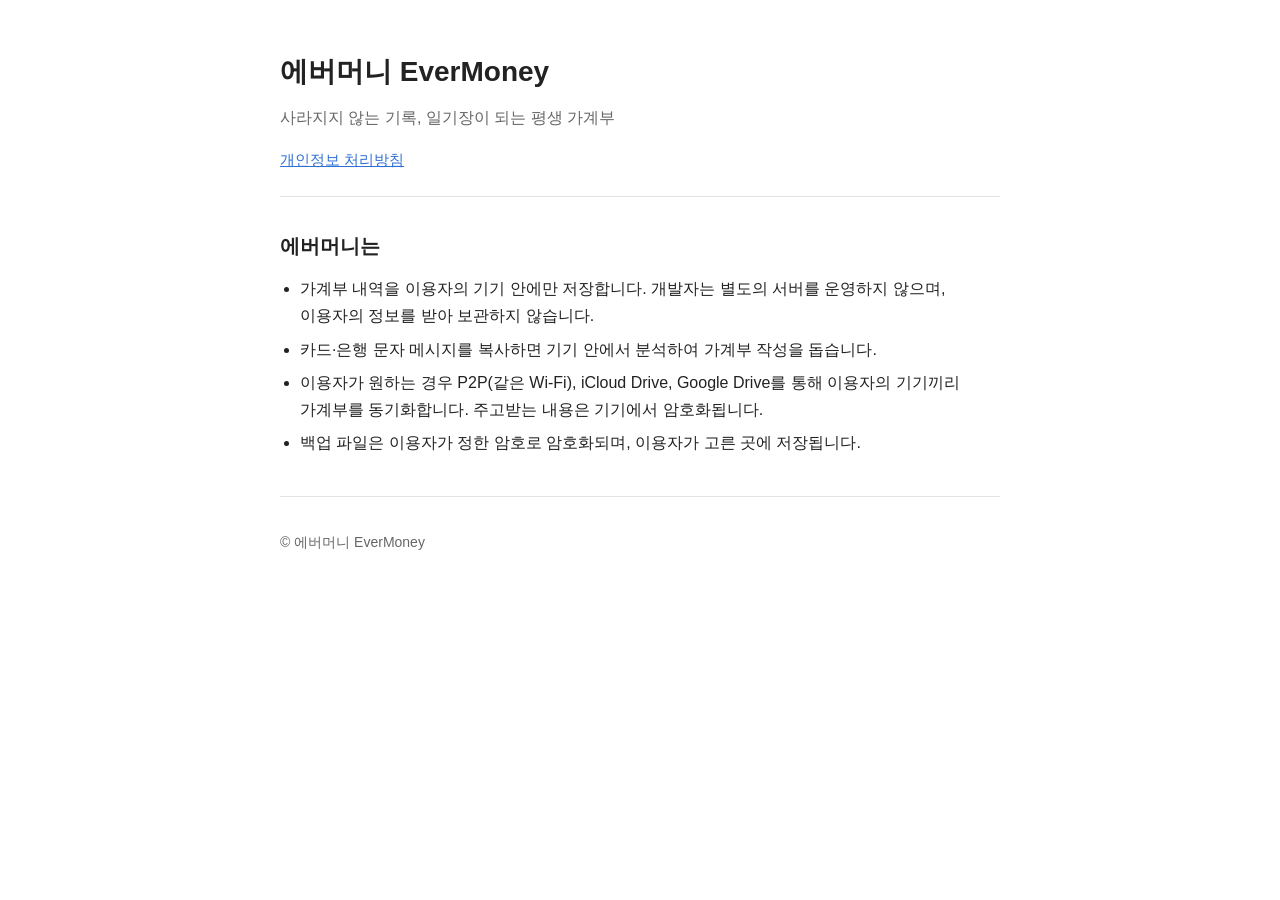
==== index.html @ 9c262cca "Add files via upload" ====
<!doctype html>
<html lang="ko">
<head>
<meta charset="utf-8">
<meta name="viewport" content="width=device-width, initial-scale=1">
<title>에버머니 EverMoney</title>
<meta name="description" content="사라지지 않는 기록, 일기장이 되는 평생 가계부 - 에버머니">
<link rel="stylesheet" href="em_site.css">
</head>
<body>
<div class="em_wrap">
  <header class="em_header">
    <h1 class="em_app_name">에버머니 EverMoney</h1>
    <p class="em_app_desc">사라지지 않는 기록, 일기장이 되는 평생 가계부</p>
    <nav class="em_nav">
      <a href="privacy.html">개인정보 처리방침</a>
      <!-- <a href="mailto:[문의 이메일]">문의하기</a> -->
    </nav>
  </header>

  <section class="em_section">
    <h2 class="em_section_title">에버머니는</h2>
    <ul class="em_feature_list">
      <li>가계부 내역을 이용자의 기기 안에만 저장합니다. 개발자는 별도의 서버를 운영하지 않으며, 이용자의 정보를 받아 보관하지 않습니다.</li>
      <li>카드·은행 문자 메시지를 복사하면 기기 안에서 분석하여 가계부 작성을 돕습니다.</li>
      <li>이용자가 원하는 경우 P2P(같은 Wi-Fi), iCloud Drive, Google Drive를 통해 이용자의 기기끼리 가계부를 동기화합니다. 주고받는 내용은 기기에서 암호화됩니다.</li>
      <li>백업 파일은 이용자가 정한 암호로 암호화되며, 이용자가 고른 곳에 저장됩니다.</li>
    </ul>
  </section>

  <!--
  <section class="em_section">
    <h2 class="em_section_title">문의</h2>
    <p>이메일: <a href="mailto:[문의 이메일]">[문의 이메일]</a></p>
  </section>
-->

  <footer class="em_footer">
    <p>© 에버머니 EverMoney</p>
  </footer>
</div>
</body>
</html>
---- em_site.css ----
:root { --em_text: #222222; --em_sub: #666666; --em_line: #e3e3e3; --em_point: #2f6fd6; --em_bg: #ffffff; --em_box: #f6f7f9; }
* { box-sizing: border-box; }
html { -webkit-text-size-adjust: 100%; }
body { margin: 0; background: var(--em_bg); color: var(--em_text); font-family: -apple-system, BlinkMacSystemFont, "Apple SD Gothic Neo", "Noto Sans KR", "Malgun Gothic", sans-serif; font-size: 16px; line-height: 1.7; word-break: keep-all; overflow-wrap: break-word; }
a { color: var(--em_point); }
.em_wrap { max-width: 760px; margin: 0 auto; padding: 48px 20px 80px; }
.em_header { padding-bottom: 24px; border-bottom: 1px solid var(--em_line); margin-bottom: 32px; }
.em_app_name { margin: 0; font-size: 28px; font-weight: 700; }
.em_app_desc { margin: 8px 0 0; color: var(--em_sub); }
.em_nav { margin-top: 16px; display: flex; gap: 16px; flex-wrap: wrap; font-size: 15px; }
.em_section { margin-bottom: 40px; }
.em_section_title { margin: 0 0 12px; font-size: 20px; font-weight: 700; }
.em_feature_list { margin: 0; padding-left: 20px; }
.em_feature_list li { margin-bottom: 6px; }
.em_doc_title { margin: 0; font-size: 26px; font-weight: 700; }
.em_doc_date { margin: 8px 0 0; color: var(--em_sub); font-size: 15px; }
.em_intro_box { background: var(--em_box); border-radius: 12px; padding: 18px 20px; margin-bottom: 32px; }
.em_intro_box p { margin: 0 0 8px; }
.em_intro_box p:last-child { margin-bottom: 0; }
.em_toc { background: var(--em_box); border-radius: 12px; padding: 18px 20px 18px 40px; margin: 0 0 40px; font-size: 15px; }
.em_toc li { margin-bottom: 4px; }
.em_article { margin-bottom: 36px; }
.em_article_title { margin: 0 0 10px; font-size: 18px; font-weight: 700; }
.em_article p { margin: 0 0 10px; }
.em_article ol, .em_article ul { margin: 0 0 10px; padding-left: 22px; }
.em_article li { margin-bottom: 6px; }
.em_table_wrap { overflow-x: auto; margin: 0 0 12px; }
.em_table { width: 100%; border-collapse: collapse; font-size: 15px; min-width: 520px; }
.em_table th, .em_table td { border: 1px solid var(--em_line); padding: 10px 12px; text-align: left; vertical-align: top; }
.em_table th { background: var(--em_box); font-weight: 700; }
.em_note { color: var(--em_sub); font-size: 14px; }
.em_en { color: var(--em_sub); font-size: 14px; font-style: italic; }
.em_footer { border-top: 1px solid var(--em_line); padding-top: 20px; color: var(--em_sub); font-size: 14px; }
@media (max-width: 480px) { .em_wrap { padding: 32px 16px 60px; } .em_app_name { font-size: 24px; } .em_doc_title { font-size: 22px; } }
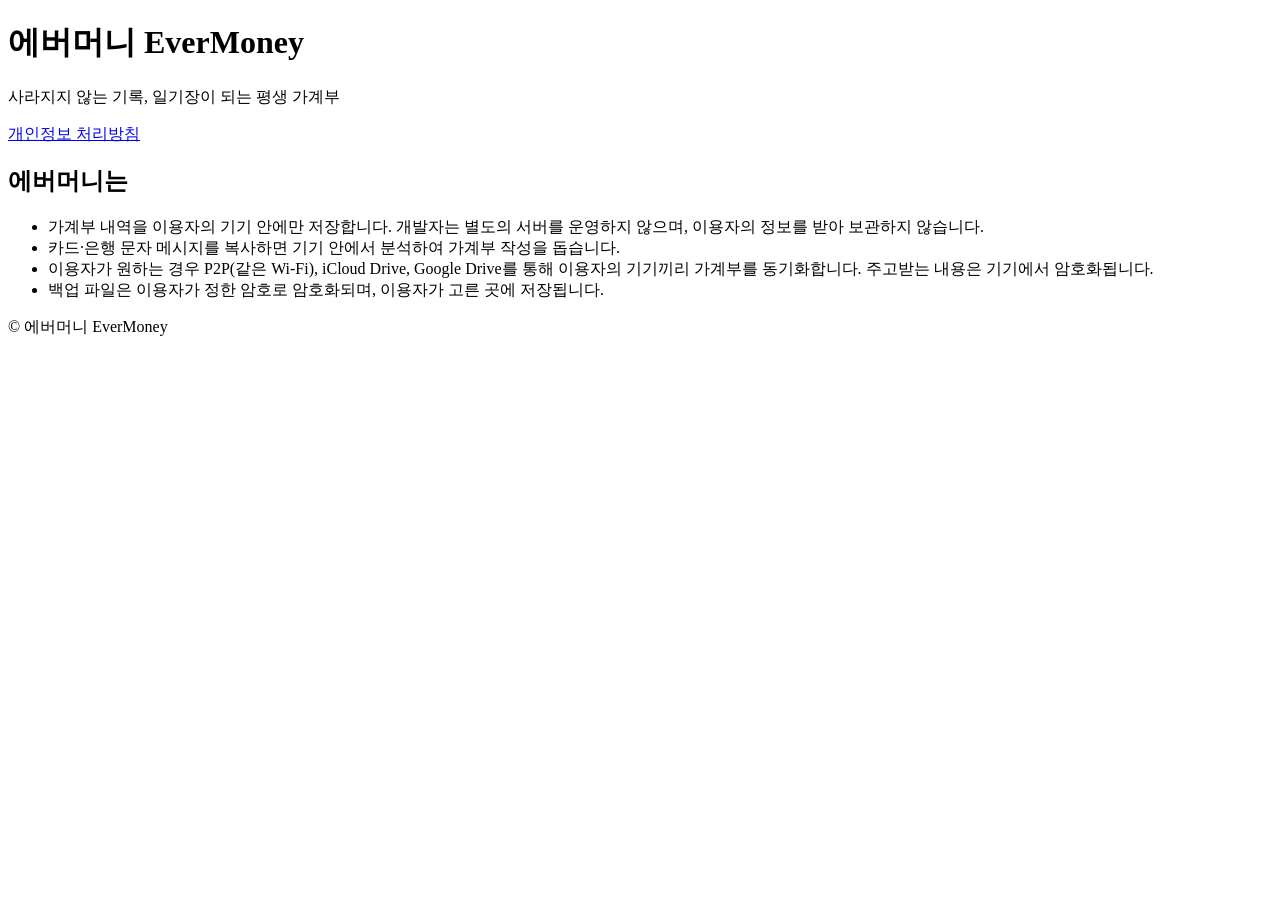
==== commit 437d2088: "css index" ====
--- a/index.html
+++ b/index.html
@@ -5,7 +5,7 @@
 <meta name="viewport" content="width=device-width, initial-scale=1">
 <title>에버머니 EverMoney</title>
 <meta name="description" content="사라지지 않는 기록, 일기장이 되는 평생 가계부 - 에버머니">
-<link rel="stylesheet" href="em_site.css">
+<link rel="stylesheet" href="css.em_site.css">
 </head>
 <body>
 <div class="em_wrap">
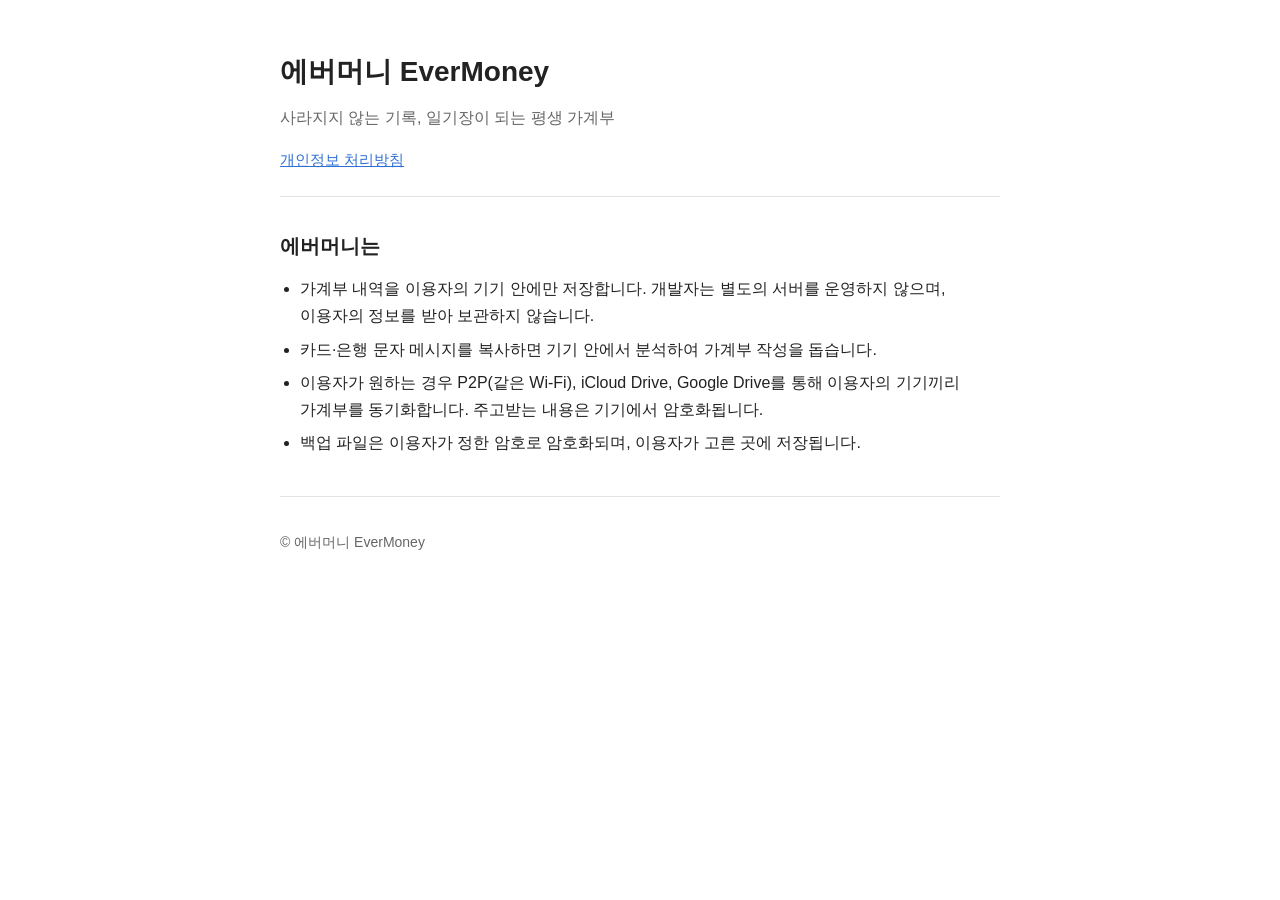
==== commit cd5d22b8: "css index2" ====
--- a/index.html
+++ b/index.html
@@ -5,7 +5,7 @@
 <meta name="viewport" content="width=device-width, initial-scale=1">
 <title>에버머니 EverMoney</title>
 <meta name="description" content="사라지지 않는 기록, 일기장이 되는 평생 가계부 - 에버머니">
-<link rel="stylesheet" href="css.em_site.css">
+<link rel="stylesheet" href="css/em_site.css">
 </head>
 <body>
 <div class="em_wrap">
--- a/css/em_site.css
+++ b/css/em_site.css
@@ -0,0 +1,34 @@
+:root { --em_text: #222222; --em_sub: #666666; --em_line: #e3e3e3; --em_point: #2f6fd6; --em_bg: #ffffff; --em_box: #f6f7f9; }
+* { box-sizing: border-box; }
+html { -webkit-text-size-adjust: 100%; }
+body { margin: 0; background: var(--em_bg); color: var(--em_text); font-family: -apple-system, BlinkMacSystemFont, "Apple SD Gothic Neo", "Noto Sans KR", "Malgun Gothic", sans-serif; font-size: 16px; line-height: 1.7; word-break: keep-all; overflow-wrap: break-word; }
+a { color: var(--em_point); }
+.em_wrap { max-width: 760px; margin: 0 auto; padding: 48px 20px 80px; }
+.em_header { padding-bottom: 24px; border-bottom: 1px solid var(--em_line); margin-bottom: 32px; }
+.em_app_name { margin: 0; font-size: 28px; font-weight: 700; }
+.em_app_desc { margin: 8px 0 0; color: var(--em_sub); }
+.em_nav { margin-top: 16px; display: flex; gap: 16px; flex-wrap: wrap; font-size: 15px; }
+.em_section { margin-bottom: 40px; }
+.em_section_title { margin: 0 0 12px; font-size: 20px; font-weight: 700; }
+.em_feature_list { margin: 0; padding-left: 20px; }
+.em_feature_list li { margin-bottom: 6px; }
+.em_doc_title { margin: 0; font-size: 26px; font-weight: 700; }
+.em_doc_date { margin: 8px 0 0; color: var(--em_sub); font-size: 15px; }
+.em_intro_box { background: var(--em_box); border-radius: 12px; padding: 18px 20px; margin-bottom: 32px; }
+.em_intro_box p { margin: 0 0 8px; }
+.em_intro_box p:last-child { margin-bottom: 0; }
+.em_toc { background: var(--em_box); border-radius: 12px; padding: 18px 20px 18px 40px; margin: 0 0 40px; font-size: 15px; }
+.em_toc li { margin-bottom: 4px; }
+.em_article { margin-bottom: 36px; }
+.em_article_title { margin: 0 0 10px; font-size: 18px; font-weight: 700; }
+.em_article p { margin: 0 0 10px; }
+.em_article ol, .em_article ul { margin: 0 0 10px; padding-left: 22px; }
+.em_article li { margin-bottom: 6px; }
+.em_table_wrap { overflow-x: auto; margin: 0 0 12px; }
+.em_table { width: 100%; border-collapse: collapse; font-size: 15px; min-width: 520px; }
+.em_table th, .em_table td { border: 1px solid var(--em_line); padding: 10px 12px; text-align: left; vertical-align: top; }
+.em_table th { background: var(--em_box); font-weight: 700; }
+.em_note { color: var(--em_sub); font-size: 14px; }
+.em_en { color: var(--em_sub); font-size: 14px; font-style: italic; }
+.em_footer { border-top: 1px solid var(--em_line); padding-top: 20px; color: var(--em_sub); font-size: 14px; }
+@media (max-width: 480px) { .em_wrap { padding: 32px 16px 60px; } .em_app_name { font-size: 24px; } .em_doc_title { font-size: 22px; } }
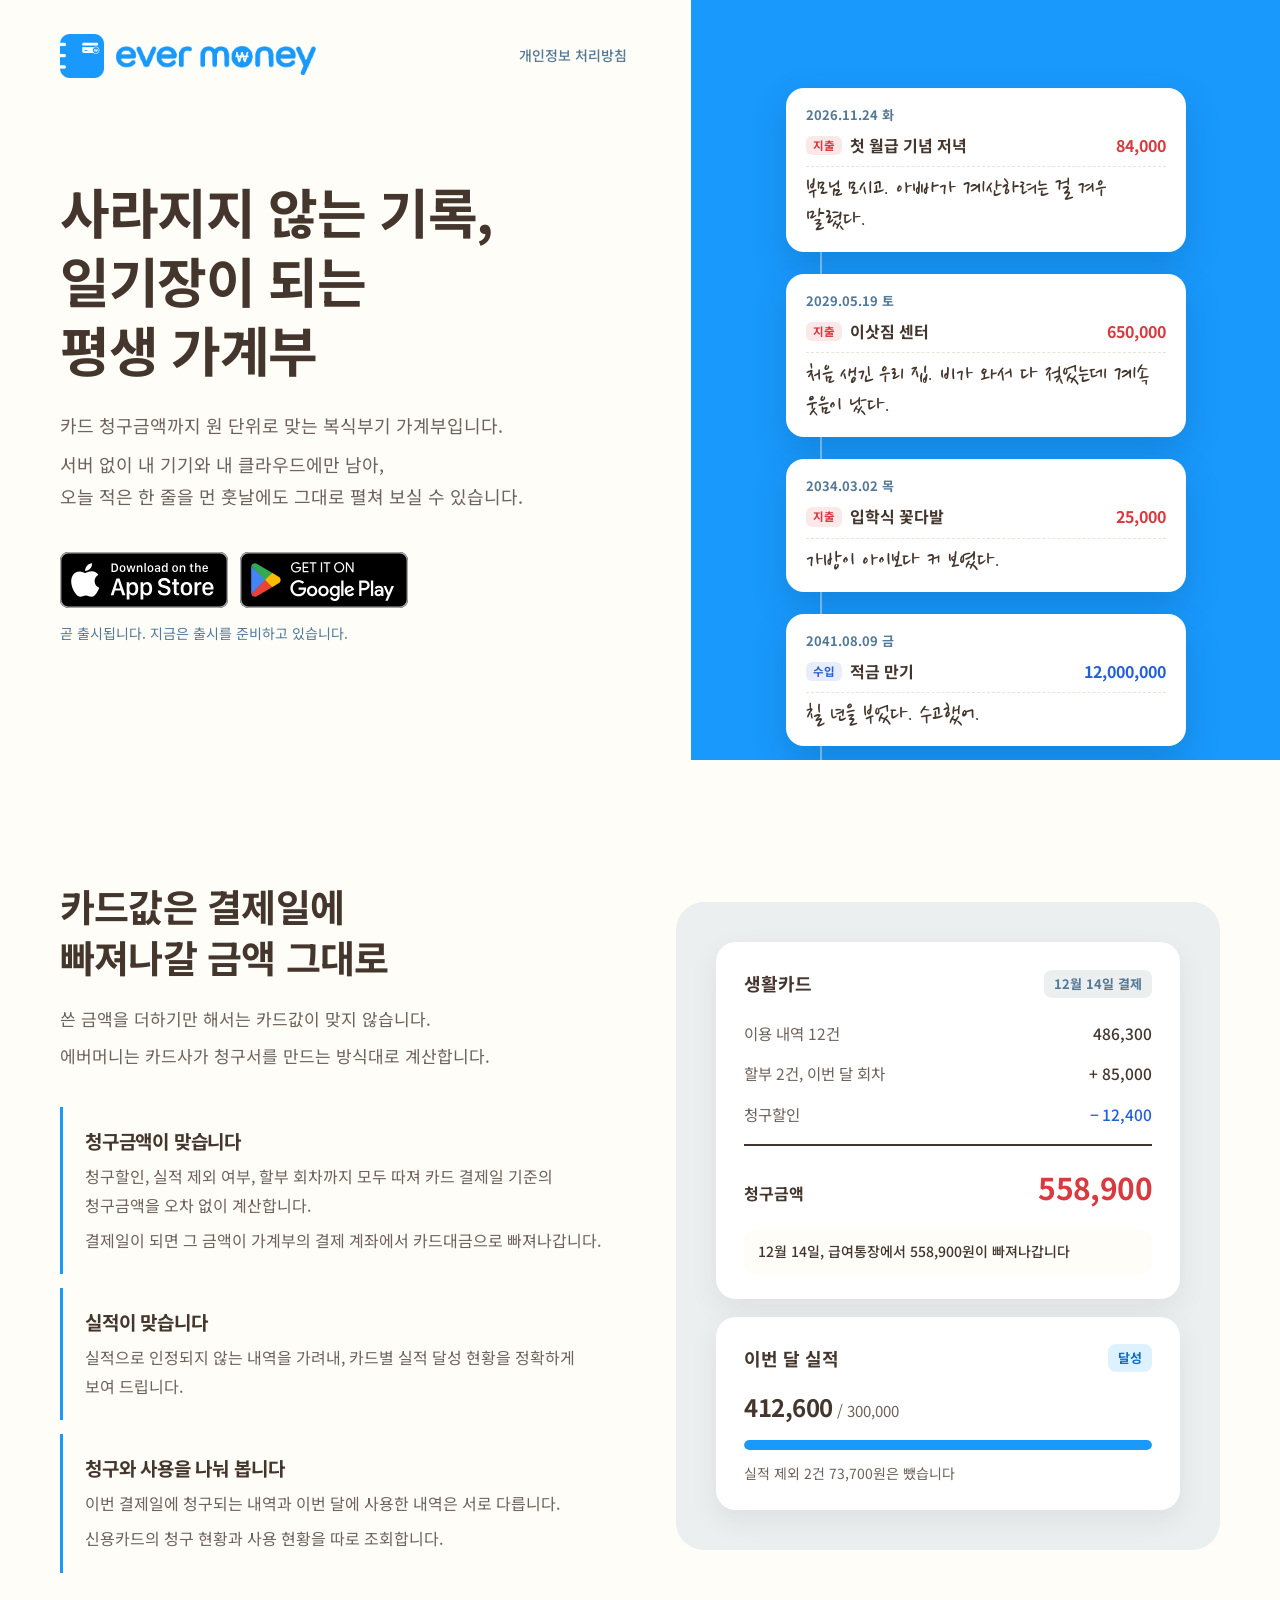
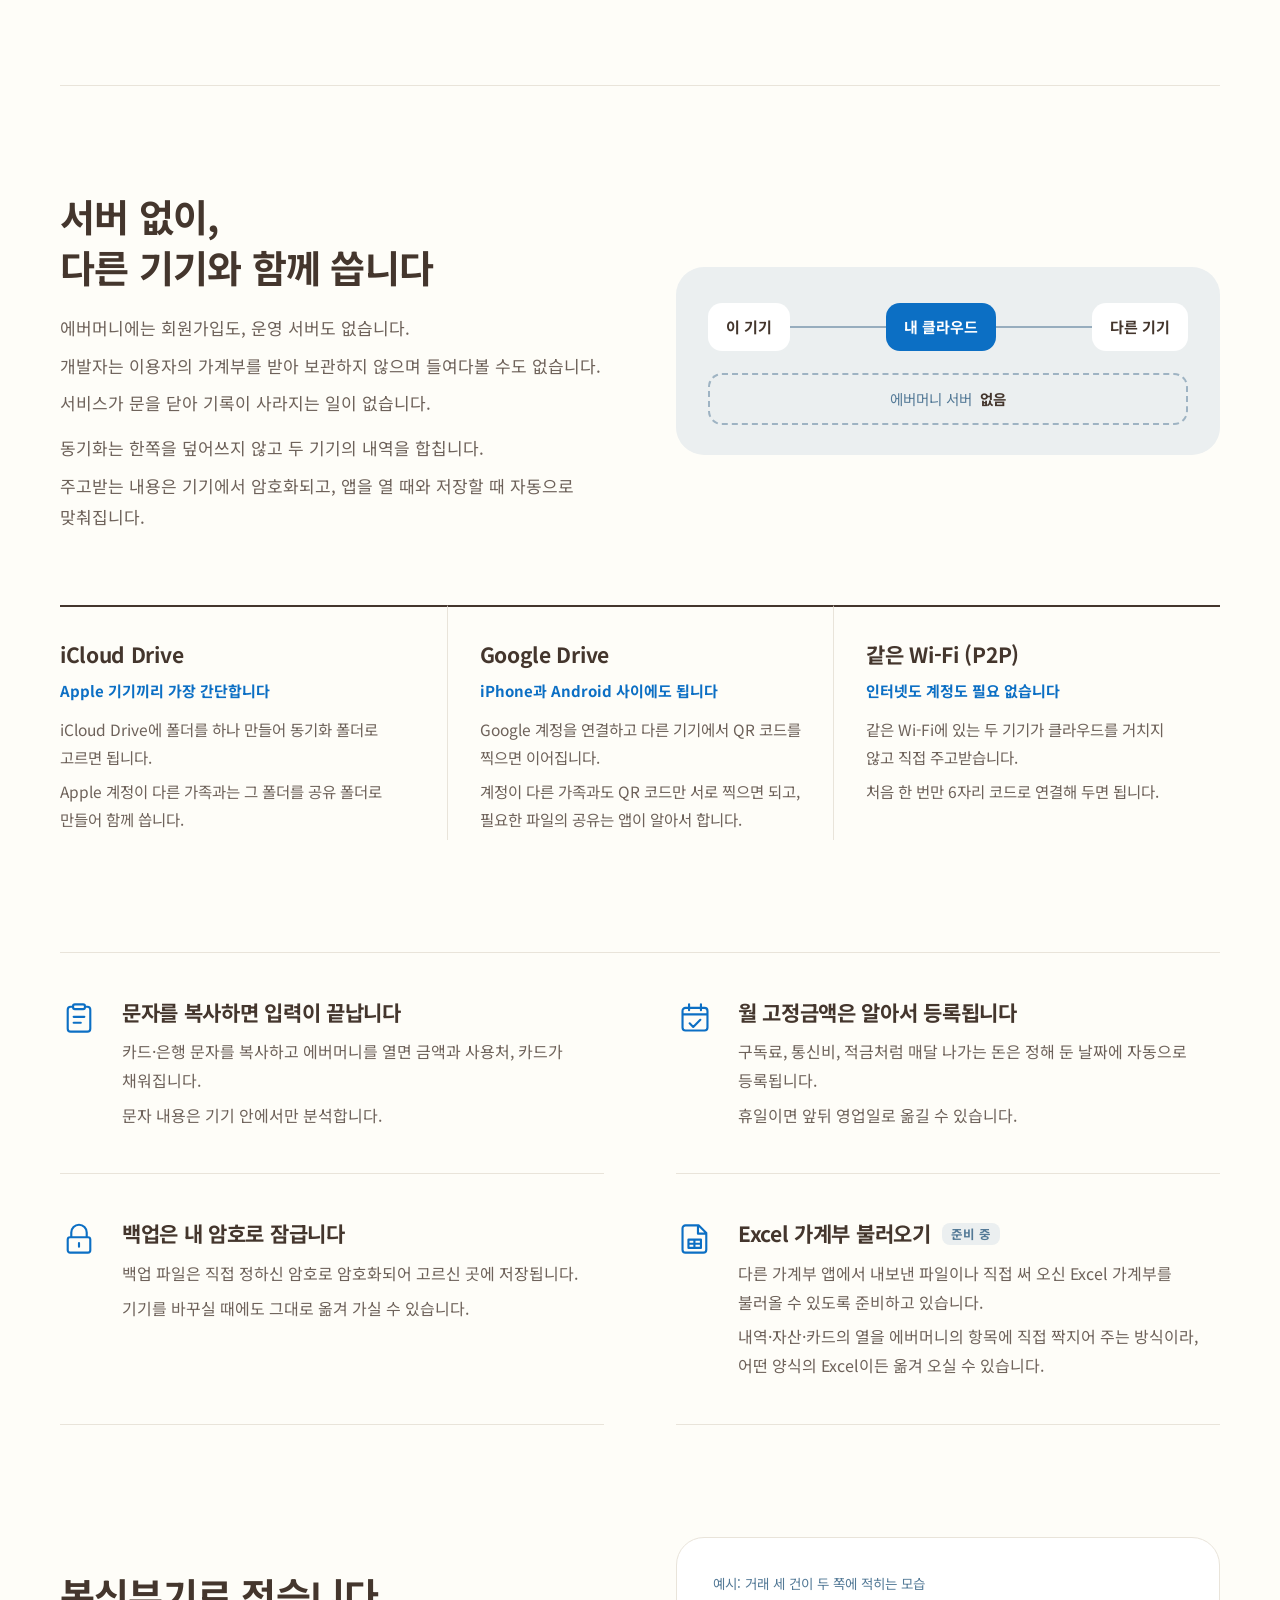
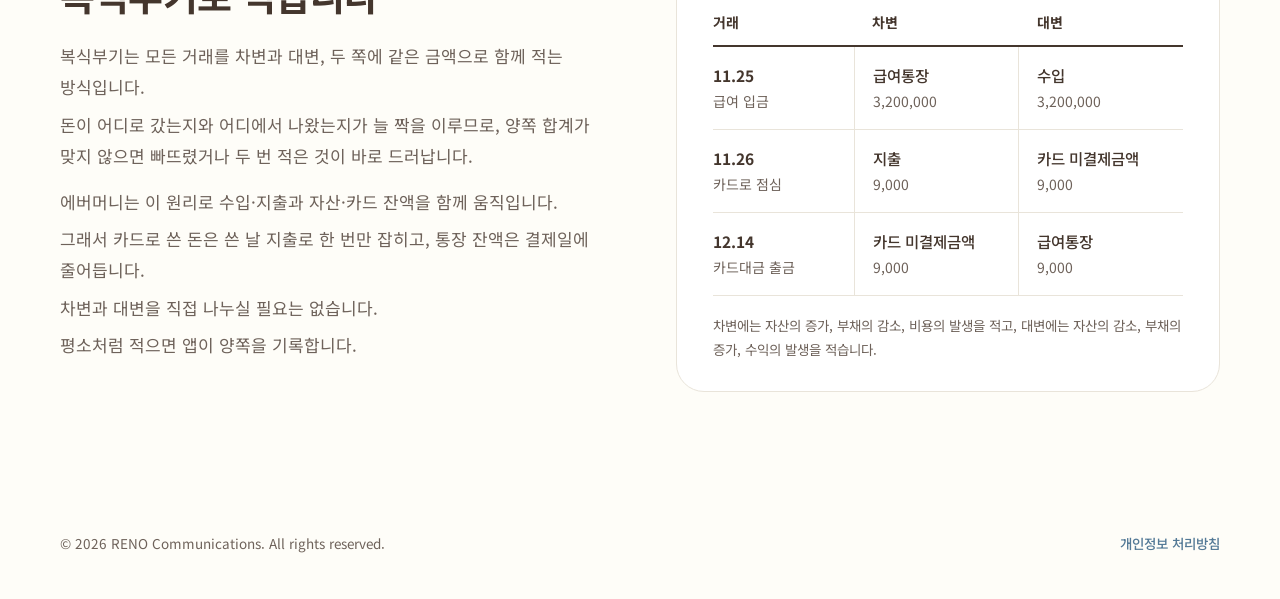
==== commit 7e10c3c4: "Intro 페이지 제작" ====
--- a/index.html
+++ b/index.html
@@ -3,41 +3,211 @@
 <head>
 <meta charset="utf-8">
 <meta name="viewport" content="width=device-width, initial-scale=1">
-<title>에버머니 EverMoney</title>
-<meta name="description" content="사라지지 않는 기록, 일기장이 되는 평생 가계부 - 에버머니">
-<link rel="stylesheet" href="css/em_site.css">
+<title>에버머니 EverMoney - 일기장이 되는 평생 가계부</title>
+<meta name="description" content="사라지지 않는 기록, 일기장이 되는 평생 가계부 - 에버머니. 서버 없이 내 기기와 내 클라우드에만 저장합니다.">
+<meta property="og:type" content="website">
+<meta property="og:title" content="에버머니 EverMoney">
+<meta property="og:description" content="사라지지 않는 기록, 일기장이 되는 평생 가계부">
+<meta property="og:url" content="https://evermoney.kr/">
+<meta name="theme-color" content="#1999FC">
+<link rel="icon" type="image/png" href="image/em_home_favicon.png">
+<link rel="apple-touch-icon" href="image/em_home_touch_icon.png">
+<link rel="preconnect" href="https://fonts.googleapis.com">
+<link rel="preconnect" href="https://fonts.gstatic.com" crossorigin>
+<link rel="stylesheet" href="https://fonts.googleapis.com/css2?family=Nanum+Pen+Script&family=Noto+Sans+KR:wght@400;500;700&display=swap">
+<link rel="stylesheet" href="css/em_home.css">
 </head>
 <body>
-<div class="em_wrap">
-  <header class="em_header">
-    <h1 class="em_app_name">에버머니 EverMoney</h1>
-    <p class="em_app_desc">사라지지 않는 기록, 일기장이 되는 평생 가계부</p>
-    <nav class="em_nav">
-      <a href="privacy.html">개인정보 처리방침</a>
-      <!-- <a href="mailto:[문의 이메일]">문의하기</a> -->
-    </nav>
-  </header>
-
-  <section class="em_section">
-    <h2 class="em_section_title">에버머니는</h2>
-    <ul class="em_feature_list">
-      <li>가계부 내역을 이용자의 기기 안에만 저장합니다. 개발자는 별도의 서버를 운영하지 않으며, 이용자의 정보를 받아 보관하지 않습니다.</li>
-      <li>카드·은행 문자 메시지를 복사하면 기기 안에서 분석하여 가계부 작성을 돕습니다.</li>
-      <li>이용자가 원하는 경우 P2P(같은 Wi-Fi), iCloud Drive, Google Drive를 통해 이용자의 기기끼리 가계부를 동기화합니다. 주고받는 내용은 기기에서 암호화됩니다.</li>
-      <li>백업 파일은 이용자가 정한 암호로 암호화되며, 이용자가 고른 곳에 저장됩니다.</li>
-    </ul>
-  </section>
-
-  <!--
-  <section class="em_section">
-    <h2 class="em_section_title">문의</h2>
-    <p>이메일: <a href="mailto:[문의 이메일]">[문의 이메일]</a></p>
-  </section>
--->
-
-  <footer class="em_footer">
-    <p>© 에버머니 EverMoney</p>
-  </footer>
-</div>
+
+<!-- 첫 화면 : 왼쪽은 소개와 받기 버튼, 오른쪽은 "가계부가 일기장이 되는" 예시 -->
+<header class="em_home_hero">
+  <div class="em_home_hero_text">
+    <div class="em_home_top">
+      <a class="em_home_logo" href="./" aria-label="에버머니 홈">
+        <img class="em_home_logo_icon" src="image/em_home_logo_icon.png" alt="" width="44" height="44">
+        <img class="em_home_logo_wordmark" src="image/em_home_logo_wordmark.png" alt="ever money" width="200" height="29">
+      </a>
+      <a class="em_home_top_link" href="privacy.html">개인정보 처리방침</a>
+    </div>
+
+    <div class="em_home_intro">
+      <h1 class="em_home_title">사라지지 않는 기록,<br>일기장이 되는 평생&nbsp;가계부</h1>
+      <p class="em_home_lead"><span class="em_home_sentence">카드 청구금액까지 원 단위로 맞는 복식부기 가계부입니다.</span><span class="em_home_sentence">서버 없이 내 기기와 내 클라우드에만 남아,<br class="em_home_br">오늘 적은 한 줄을 먼 훗날에도 그대로 펼쳐 보실 수 있습니다.</span></p>
+
+      <div class="em_home_store">
+        <a class="em_home_store_btn" href="#" data-store="ios" role="button"><img src="image/em_home_store_ios.svg" alt="Download on the App Store" width="168" height="56"></a>
+        <a class="em_home_store_btn" href="#" data-store="android" role="button"><img src="image/em_home_store_android.svg" alt="Get it on Google Play" width="168" height="56"></a>
+      </div>
+      <p class="em_home_store_status">곧 출시됩니다. 지금은 출시를 준비하고 있습니다.</p>
+    </div>
+  </div>
+
+  <!-- 예시 화면 (실제 데이터가 아니다) -->
+  <div class="em_home_hero_diary" role="img" aria-label="예시: 오랜 세월 가계부에 남은 기록. 내역마다 짧은 메모가 함께 적혀 있다.">
+    <ol class="em_home_diary_list" aria-hidden="true">
+      <li class="em_home_diary_item">
+        <p class="em_home_diary_date">2026.11.24 화</p>
+        <p class="em_home_diary_row"><span class="em_home_diary_type em_home_type_out">지출</span><span class="em_home_diary_name">첫 월급 기념 저녁</span><span class="em_home_diary_amount em_home_amount_out">84,000</span></p>
+        <p class="em_home_diary_memo">부모님 모시고. 아빠가 계산하려는 걸 겨우 말렸다.</p>
+      </li>
+      <li class="em_home_diary_item">
+        <p class="em_home_diary_date">2029.05.19 토</p>
+        <p class="em_home_diary_row"><span class="em_home_diary_type em_home_type_out">지출</span><span class="em_home_diary_name">이삿짐 센터</span><span class="em_home_diary_amount em_home_amount_out">650,000</span></p>
+        <p class="em_home_diary_memo">처음 생긴 우리 집. 비가 와서 다 젖었는데 계속 웃음이 났다.</p>
+      </li>
+      <li class="em_home_diary_item">
+        <p class="em_home_diary_date">2034.03.02 목</p>
+        <p class="em_home_diary_row"><span class="em_home_diary_type em_home_type_out">지출</span><span class="em_home_diary_name">입학식 꽃다발</span><span class="em_home_diary_amount em_home_amount_out">25,000</span></p>
+        <p class="em_home_diary_memo">가방이 아이보다 커 보였다.</p>
+      </li>
+      <li class="em_home_diary_item">
+        <p class="em_home_diary_date">2041.08.09 금</p>
+        <p class="em_home_diary_row"><span class="em_home_diary_type em_home_type_in">수입</span><span class="em_home_diary_name">적금 만기</span><span class="em_home_diary_amount em_home_amount_in">12,000,000</span></p>
+        <p class="em_home_diary_memo">칠 년을 부었다. 수고했어.</p>
+      </li>
+      <li class="em_home_diary_item">
+        <p class="em_home_diary_date">2046.11.24 토</p>
+        <p class="em_home_diary_row"><span class="em_home_diary_type em_home_type_out">지출</span><span class="em_home_diary_name">저녁 식사</span><span class="em_home_diary_amount em_home_amount_out">132,000</span></p>
+        <p class="em_home_diary_memo">오래전 오늘의 기록을 같이 읽었다.</p>
+      </li>
+    </ol>
+  </div>
+</header>
+
+<main class="em_home_main">
+
+  <!-- 1. 카드 : 청구금액 · 실적 · 청구/사용 구분 -->
+  <section class="em_home_card">
+    <div class="em_home_card_text">
+      <h2 class="em_home_section_title">카드값은 결제일에<br>빠져나갈 금액 그대로</h2>
+      <p class="em_home_section_desc"><span class="em_home_sentence">쓴 금액을 더하기만 해서는 카드값이 맞지 않습니다.</span><span class="em_home_sentence">에버머니는 카드사가 청구서를 만드는 방식대로 계산합니다.</span></p>
+      <dl class="em_home_point">
+        <div class="em_home_point_item">
+          <dt class="em_home_point_title">청구금액이 맞습니다</dt>
+          <dd class="em_home_point_desc"><span class="em_home_sentence">청구할인, 실적 제외 여부, 할부 회차까지 모두 따져 카드 결제일 기준의 청구금액을 오차 없이 계산합니다.</span><span class="em_home_sentence">결제일이 되면 그 금액이 가계부의 결제 계좌에서 카드대금으로 빠져나갑니다.</span></dd>
+        </div>
+        <div class="em_home_point_item">
+          <dt class="em_home_point_title">실적이 맞습니다</dt>
+          <dd class="em_home_point_desc">실적으로 인정되지 않는 내역을 가려내, 카드별 실적 달성 현황을 정확하게 보여 드립니다.</dd>
+        </div>
+        <div class="em_home_point_item">
+          <dt class="em_home_point_title">청구와 사용을 나눠 봅니다</dt>
+          <dd class="em_home_point_desc"><span class="em_home_sentence">이번 결제일에 청구되는 내역과 이번 달에 사용한 내역은 서로 다릅니다.</span><span class="em_home_sentence">신용카드의 청구 현황과 사용 현황을 따로 조회합니다.</span></dd>
+        </div>
+      </dl>
+    </div>
+
+    <!-- 예시 화면 (실제 데이터가 아니다) -->
+    <div class="em_home_bill" role="img" aria-label="예시: 생활카드의 12월 14일 청구금액. 이용 내역 486,300원에 할부 회차 85,000원을 더하고 청구할인 12,400원을 빼 558,900원. 결제일에 급여통장에서 빠져나간다. 이번 달 실적은 목표 300,000원 중 412,600원으로 달성.">
+      <div class="em_home_bill_sheet" aria-hidden="true">
+        <p class="em_home_bill_head"><span class="em_home_bill_card">생활카드</span><span class="em_home_bill_due">12월 14일 결제</span></p>
+        <p class="em_home_bill_row"><span>이용 내역 12건</span><span class="em_home_bill_num">486,300</span></p>
+        <p class="em_home_bill_row"><span>할부 2건, 이번 달 회차</span><span class="em_home_bill_num">+ 85,000</span></p>
+        <p class="em_home_bill_row"><span>청구할인</span><span class="em_home_bill_num em_home_bill_minus">− 12,400</span></p>
+        <p class="em_home_bill_total"><span>청구금액</span><span class="em_home_bill_num">558,900</span></p>
+        <p class="em_home_bill_pay">12월 14일, 급여통장에서 558,900원이 빠져나갑니다</p>
+      </div>
+      <div class="em_home_bill_sheet em_home_bill_goal" aria-hidden="true">
+        <p class="em_home_bill_head"><span class="em_home_bill_card">이번 달 실적</span><span class="em_home_bill_done">달성</span></p>
+        <p class="em_home_goal_num"><strong>412,600</strong> / 300,000</p>
+        <p class="em_home_goal_bar"><span class="em_home_goal_fill"></span></p>
+        <p class="em_home_goal_note">실적 제외 2건 73,700원은 뺐습니다</p>
+      </div>
+    </div>
+  </section>
+
+  <!-- 2. 서버 없음 + 동기화 -->
+  <section class="em_home_server">
+    <div class="em_home_server_text">
+      <h2 class="em_home_section_title">서버 없이,<br>다른 기기와 함께 씁니다</h2>
+      <p class="em_home_section_desc"><span class="em_home_sentence">에버머니에는 회원가입도, 운영 서버도 없습니다.</span><span class="em_home_sentence">개발자는 이용자의 가계부를 받아 보관하지 않으며 들여다볼 수도 없습니다.</span><span class="em_home_sentence">서비스가 문을 닫아 기록이 사라지는 일이 없습니다.</span></p>
+      <p class="em_home_section_desc"><span class="em_home_sentence">동기화는 한쪽을 덮어쓰지 않고 두 기기의 내역을 합칩니다.</span><span class="em_home_sentence">주고받는 내용은 기기에서 암호화되고, 앱을 열 때와 저장할 때 자동으로 맞춰집니다.</span></p>
+    </div>
+    <div class="em_home_flow" role="img" aria-label="가계부는 이 기기, 내 클라우드, 다른 기기 사이에서만 오간다. 에버머니의 서버는 없다.">
+      <div class="em_home_flow_line" aria-hidden="true">
+        <span class="em_home_flow_node">이 기기</span>
+        <span class="em_home_flow_link"></span>
+        <span class="em_home_flow_node em_home_flow_cloud">내 클라우드</span>
+        <span class="em_home_flow_link"></span>
+        <span class="em_home_flow_node">다른 기기</span>
+      </div>
+      <p class="em_home_flow_none" aria-hidden="true">에버머니 서버 <strong>없음</strong></p>
+    </div>
+  </section>
+
+  <section class="em_home_sync" aria-label="동기화 방법 세 가지">
+    <article class="em_home_sync_item">
+      <h3 class="em_home_sync_title">iCloud Drive</h3>
+      <p class="em_home_sync_good">Apple 기기끼리 가장 간단합니다</p>
+      <p class="em_home_sync_desc"><span class="em_home_sentence">iCloud Drive에 폴더를 하나 만들어 동기화 폴더로 고르면 됩니다.</span><span class="em_home_sentence">Apple 계정이 다른 가족과는 그 폴더를 공유 폴더로 만들어 함께 씁니다.</span></p>
+    </article>
+    <article class="em_home_sync_item">
+      <h3 class="em_home_sync_title">Google Drive</h3>
+      <p class="em_home_sync_good">iPhone과 Android 사이에도 됩니다</p>
+      <p class="em_home_sync_desc"><span class="em_home_sentence">Google 계정을 연결하고 다른 기기에서 QR 코드를 찍으면 이어집니다.</span><span class="em_home_sentence">계정이 다른 가족과도 QR 코드만 서로 찍으면 되고, 필요한 파일의 공유는 앱이 알아서 합니다.</span></p>
+    </article>
+    <article class="em_home_sync_item">
+      <h3 class="em_home_sync_title">같은 Wi-Fi (P2P)</h3>
+      <p class="em_home_sync_good">인터넷도 계정도 필요 없습니다</p>
+      <p class="em_home_sync_desc"><span class="em_home_sentence">같은 Wi-Fi에 있는 두 기기가 클라우드를 거치지 않고 직접 주고받습니다.</span><span class="em_home_sentence">처음 한 번만 6자리 코드로 연결해 두면 됩니다.</span></p>
+    </article>
+  </section>
+
+  <!-- 3. 그 밖의 기능 -->
+  <section class="em_home_feature" aria-label="그 밖의 기능">
+    <article class="em_home_feature_item">
+      <svg class="em_home_feature_icon" viewBox="0 0 32 32" aria-hidden="true"><path d="M11 6.5H9A2.5 2.5 0 006.5 9v16A2.5 2.5 0 009 27.5h14a2.5 2.5 0 002.5-2.5V9A2.5 2.5 0 0023 6.5h-2M12.5 4.5h7A1.5 1.5 0 0121 6v1a1.5 1.5 0 01-1.5 1.5h-7A1.5 1.5 0 0111 7V6a1.5 1.5 0 011.5-1.5zM11.5 15h9M11.5 20h6" fill="none" stroke="currentColor" stroke-width="1.8" stroke-linecap="round" stroke-linejoin="round"/></svg>
+      <h3 class="em_home_feature_title">문자를 복사하면 입력이 끝납니다</h3>
+      <p class="em_home_feature_desc"><span class="em_home_sentence">카드·은행 문자를 복사하고 에버머니를 열면 금액과 사용처, 카드가 채워집니다.</span><span class="em_home_sentence">문자 내용은 기기 안에서만 분석합니다.</span></p>
+    </article>
+    <article class="em_home_feature_item">
+      <svg class="em_home_feature_icon" viewBox="0 0 32 32" aria-hidden="true"><path d="M8 7.5h16A2.5 2.5 0 0126.5 10v14a2.500 2.5 0 01-2.5 2.5H8A2.5 2.5 0 015.5 24V10A2.5 2.5 0 018 7.5zM5.5 13h21M11 4.5v5M21 4.5v5M11.500 20.500l3 3 6-6" fill="none" stroke="currentColor" stroke-width="1.8" stroke-linecap="round" stroke-linejoin="round"/></svg>
+      <h3 class="em_home_feature_title">월 고정금액은 알아서 등록됩니다</h3>
+      <p class="em_home_feature_desc"><span class="em_home_sentence">구독료, 통신비, 적금처럼 매달 나가는 돈은 정해 둔 날짜에 자동으로 등록됩니다.</span><span class="em_home_sentence">휴일이면 앞뒤 영업일로 옮길 수 있습니다.</span></p>
+    </article>
+    <article class="em_home_feature_item">
+      <svg class="em_home_feature_icon" viewBox="0 0 32 32" aria-hidden="true"><path d="M9.5 14.5v-4a6.5 6.5 0 0113 0v4M8.5 14.5h15a2 2 0 012 2v9a2 2 0 01-2 2h-15a2 2 0 01-2-2v-9a2 2 0 012-2zM16 19.5v3" fill="none" stroke="currentColor" stroke-width="1.8" stroke-linecap="round" stroke-linejoin="round"/></svg>
+      <h3 class="em_home_feature_title">백업은 내 암호로 잠급니다</h3>
+      <p class="em_home_feature_desc"><span class="em_home_sentence">백업 파일은 직접 정하신 암호로 암호화되어 고르신 곳에 저장됩니다.</span><span class="em_home_sentence">기기를 바꾸실 때에도 그대로 옮겨 가실 수 있습니다.</span></p>
+    </article>
+    <article class="em_home_feature_item">
+      <svg class="em_home_feature_icon" viewBox="0 0 32 32" aria-hidden="true"><path d="M8 4.5h11l6.500 6.500V25A2.5 2.5 0 0123 27.5H8A2.5 2.5 0 015.500 25V7A2.5 2.5 0 018 4.5zM18.500 4.500V11.500h7M10.500 16.500h10.500v7H10.500zM10.500 20h10.500M15.500 16.500v7" fill="none" stroke="currentColor" stroke-width="1.8" stroke-linecap="round" stroke-linejoin="round"/></svg>
+      <h3 class="em_home_feature_title">Excel 가계부 불러오기 <span class="em_home_feature_soon">준비 중</span></h3>
+      <p class="em_home_feature_desc"><span class="em_home_sentence">다른 가계부 앱에서 내보낸 파일이나 직접 써 오신 Excel 가계부를 불러올 수 있도록 준비하고 있습니다.</span><span class="em_home_sentence">내역·자산·카드의 열을 에버머니의 항목에 직접 짝지어 주는 방식이라, 어떤 양식의 Excel이든 옮겨 오실 수 있습니다.</span></p>
+    </article>
+  </section>
+
+  <!-- 4. 복식부기 -->
+  <section class="em_home_double">
+    <div class="em_home_double_text">
+      <h2 class="em_home_section_title">복식부기로 적습니다</h2>
+      <p class="em_home_section_desc"><span class="em_home_sentence">복식부기는 모든 거래를 차변과 대변, 두 쪽에 같은 금액으로 함께 적는 방식입니다.</span><span class="em_home_sentence">돈이 어디로 갔는지와 어디에서 나왔는지가 늘 짝을 이루므로, 양쪽 합계가 맞지 않으면 빠뜨렸거나 두 번 적은 것이 바로 드러납니다.</span></p>
+      <p class="em_home_section_desc"><span class="em_home_sentence">에버머니는 이 원리로 수입·지출과 자산·카드 잔액을 함께 움직입니다.</span><span class="em_home_sentence">그래서 카드로 쓴 돈은 쓴 날 지출로 한 번만 잡히고, 통장 잔액은 결제일에 줄어듭니다.</span><span class="em_home_sentence">차변과 대변을 직접 나누실 필요는 없습니다.</span><span class="em_home_sentence">평소처럼 적으면 앱이 양쪽을 기록합니다.</span></p>
+    </div>
+    <div class="em_home_book">
+      <table class="em_home_book_table">
+        <caption class="em_home_book_caption">예시: 거래 세 건이 두 쪽에 적히는 모습</caption>
+        <thead>
+          <tr><th scope="col">거래</th><th scope="col">차변</th><th scope="col">대변</th></tr>
+        </thead>
+        <tbody>
+          <tr><th scope="row">11.25<span>급여 입금</span></th><td>급여통장<span>3,200,000</span></td><td>수입<span>3,200,000</span></td></tr>
+          <tr><th scope="row">11.26<span>카드로 점심</span></th><td>지출<span>9,000</span></td><td>카드 미결제금액<span>9,000</span></td></tr>
+          <tr><th scope="row">12.14<span>카드대금 출금</span></th><td>카드 미결제금액<span>9,000</span></td><td>급여통장<span>9,000</span></td></tr>
+        </tbody>
+      </table>
+      <p class="em_home_book_note">차변에는 자산의 증가, 부채의 감소, 비용의 발생을 적고, 대변에는 자산의 감소, 부채의 증가, 수익의 발생을 적습니다.</p>
+    </div>
+  </section>
+</main>
+
+<footer class="em_home_footer">
+  <p class="em_home_footer_copy"><a href="https://www.renocomms.com/" target="_blank" rel="noopener">© <span class="em_home_footer_year">2026</span> RENO Communications. All rights reserved.</a></p>
+  <a class="em_home_footer_link" href="privacy.html">개인정보 처리방침</a>
+</footer>
+
+<div class="em_home_toast" role="status" aria-live="polite"></div>
+
+<script src="js/em_home.js"></script>
 </body>
 </html>
--- a/css/em_home.css
+++ b/css/em_home.css
@@ -0,0 +1,231 @@
+/* ******************************************************************************** */
+/* File: css/em_home.css                                                            */
+/* 에버머니 소개 페이지(index.html) 전용. privacy.html은 em_site.css를 쓴다.        */
+/* 색은 앱의 기본 테마와 같다 : 강조 #1999FC · 글자 #44362D · 바탕 #FEFDF8          */
+/* PC 기준 px. 720px 이하는 360px 기준 vw (360px = 100vw).                          */
+/* ******************************************************************************** */
+
+:root { --em_home_blue: #1999FC; --em_home_blue_deep: #0C6FC4; --em_home_ink: #44362D; --em_home_sub: #6E625A; --em_home_paper: #FEFDF8; --em_home_surface: #FFFFFF; --em_home_line: #E9E4DA; --em_home_slate: #537996; --em_home_mist: #EBEFF0; --em_home_out: #D93A3F; --em_home_in: #2460D8; }
+* { box-sizing: border-box; }
+html { -webkit-text-size-adjust: 100%; }
+body { margin: 0; background: var(--em_home_paper); color: var(--em_home_ink); font-family: "Noto Sans KR", -apple-system, BlinkMacSystemFont, "Apple SD Gothic Neo", "Malgun Gothic", sans-serif; font-size: 16px; line-height: 1.7; word-break: keep-all; overflow-wrap: break-word; -webkit-font-smoothing: antialiased; }
+img { display: block; max-width: 100%; height: auto; }
+a { color: inherit; }
+a:focus-visible { outline: 3px solid var(--em_home_blue_deep); outline-offset: 3px; border-radius: 6px; }
+h1, h2, h3, p, ol { margin: 0; padding: 0; }
+ol { list-style: none; }
+
+/* 설명 글 : 문장마다 줄을 바꾸고 문장 사이를 조금 띄운다 */
+.em_home_sentence { display: block; }
+.em_home_sentence + .em_home_sentence { margin-top: 6px; }
+
+/* 첫 화면 */
+.em_home_hero { display: grid; grid-template-columns: minmax(0, 1.08fr) minmax(0, 0.92fr); min-height: 760px; }
+.em_home_hero_text { display: flex; flex-direction: column; padding: 34px 64px 72px max(40px, calc((100vw - 1240px) / 2 + 40px)); }
+.em_home_top { display: flex; align-items: center; justify-content: space-between; gap: 20px; }
+.em_home_logo { display: flex; align-items: center; gap: 12px; text-decoration: none; }
+.em_home_logo_icon { width: 44px; height: 44px; }
+.em_home_logo_wordmark { position: relative; top: 4px; width: 200px; height: 29px; } /* 아래로 4px : y의 꼬리를 뺀 글자 몸통을 아이콘 가운데에 맞춘다 */
+.em_home_top_link { font-size: 14px; font-weight: 500; color: var(--em_home_slate); text-decoration: none; }
+.em_home_top_link:hover { text-decoration: underline; }
+.em_home_intro { margin: auto 0; padding-top: 56px; }
+.em_home_title { font-size: 54px; font-weight: 700; line-height: 1.28; letter-spacing: -0.025em; }
+.em_home_lead { max-width: 520px; margin-top: 26px; font-size: 18px; line-height: 1.8; color: var(--em_home_sub); }
+.em_home_store { display: flex; flex-wrap: wrap; gap: 12px; margin-top: 40px; }
+.em_home_store_btn { display: block; border-radius: 9px; transition: opacity 0.15s ease, transform 0.15s ease; }
+.em_home_store_btn img { width: 168px; height: 56px; }
+.em_home_store_btn:hover { opacity: 0.86; }
+.em_home_store_btn:active { transform: scale(0.98); }
+.em_home_store_status { margin-top: 14px; font-size: 14px; color: var(--em_home_slate); }
+
+/* 첫 화면 오른쪽 : 세월이 쌓인 가계부 (예시) */
+.em_home_hero_diary { position: relative; overflow: hidden; background: var(--em_home_blue); }
+.em_home_diary_list { position: absolute; top: 88px; left: 50%; width: 400px; margin-left: -200px; display: flex; flex-direction: column; gap: 22px; }
+.em_home_diary_list::before { content: ""; position: absolute; top: 20px; bottom: -200px; left: 34px; width: 2px; background: rgba(255, 255, 255, 0.45); }
+.em_home_diary_item { position: relative; padding: 16px 20px 15px; border-radius: 18px; background: var(--em_home_surface); box-shadow: 0 14px 34px rgba(6, 62, 116, 0.22); animation: em_home_diary_in 0.7s cubic-bezier(0.2, 0.7, 0.2, 1) both; }
+.em_home_diary_item:nth-child(1) { animation-delay: 0.15s; }
+.em_home_diary_item:nth-child(2) { animation-delay: 0.45s; }
+.em_home_diary_item:nth-child(3) { animation-delay: 0.75s; }
+.em_home_diary_item:nth-child(4) { animation-delay: 1.05s; }
+.em_home_diary_item:nth-child(5) { animation-delay: 1.35s; }
+.em_home_diary_date { font-size: 13px; font-weight: 700; color: var(--em_home_slate); font-variant-numeric: tabular-nums; }
+.em_home_diary_row { display: flex; align-items: center; gap: 8px; margin-top: 6px; }
+.em_home_diary_type { flex: none; padding: 1px 7px; border-radius: 6px; font-size: 11.5px; font-weight: 700; line-height: 1.5; }
+.em_home_type_out { background: rgba(217, 58, 63, 0.11); color: var(--em_home_out); }
+.em_home_type_in { background: rgba(36, 96, 216, 0.11); color: var(--em_home_in); }
+.em_home_diary_name { flex: 1; min-width: 0; font-size: 16px; font-weight: 700; white-space: nowrap; overflow: hidden; text-overflow: ellipsis; }
+.em_home_diary_amount { flex: none; font-size: 16px; font-weight: 700; font-variant-numeric: tabular-nums; }
+.em_home_amount_out { color: var(--em_home_out); }
+.em_home_amount_in { color: var(--em_home_in); }
+.em_home_diary_memo { margin-top: 7px; padding-top: 7px; border-top: 1px dashed var(--em_home_line); font-family: "Nanum Pen Script", "Noto Sans KR", cursive; font-size: 26px; line-height: 1.2; color: var(--em_home_ink); }
+@keyframes em_home_diary_in { from { opacity: 0; transform: translateY(18px); } to { opacity: 1; transform: translateY(0); } }
+
+/* 본문 공통 */
+.em_home_main { max-width: 1240px; margin: 0 auto; padding: 0 40px; }
+.em_home_section_title { font-size: 38px; font-weight: 700; line-height: 1.35; letter-spacing: -0.02em; }
+.em_home_section_desc { max-width: 580px; margin-top: 20px; font-size: 17px; line-height: 1.85; color: var(--em_home_sub); }
+.em_home_section_desc + .em_home_section_desc { margin-top: 14px; }
+
+/* 1. 카드 */
+.em_home_card { display: grid; grid-template-columns: minmax(0, 1fr) minmax(0, 1fr); align-items: center; gap: 72px; padding: 120px 0 112px; }
+.em_home_point { margin: 36px 0 0; }
+.em_home_point_item { padding: 20px 0 20px 22px; border-left: 3px solid var(--em_home_blue); }
+.em_home_point_item + .em_home_point_item { margin-top: 14px; }
+.em_home_point_title { font-size: 19px; font-weight: 700; line-height: 1.5; letter-spacing: -0.01em; }
+.em_home_point_desc { max-width: 520px; margin: 6px 0 0; font-size: 16px; line-height: 1.8; color: var(--em_home_sub); }
+.em_home_bill { padding: 40px; border-radius: 28px; background: var(--em_home_mist); }
+.em_home_bill_sheet { padding: 26px 28px 24px; border-radius: 20px; background: var(--em_home_surface); box-shadow: 0 10px 28px rgba(68, 54, 45, 0.08); }
+.em_home_bill_goal { margin-top: 18px; }
+.em_home_bill_head { display: flex; align-items: center; justify-content: space-between; gap: 12px; margin-bottom: 14px; }
+.em_home_bill_card { font-size: 18px; font-weight: 700; }
+.em_home_bill_due { padding: 3px 10px; border-radius: 8px; background: var(--em_home_mist); font-size: 13px; font-weight: 700; color: var(--em_home_slate); }
+.em_home_bill_done { padding: 3px 10px; border-radius: 8px; background: rgba(25, 153, 252, 0.14); font-size: 13px; font-weight: 700; color: var(--em_home_blue_deep); }
+.em_home_bill_row { display: flex; justify-content: space-between; gap: 12px; padding: 7px 0; font-size: 15.5px; color: var(--em_home_sub); }
+.em_home_bill_num { font-weight: 500; font-variant-numeric: tabular-nums; color: var(--em_home_ink); white-space: nowrap; }
+.em_home_bill_row .em_home_bill_minus { color: var(--em_home_in); }
+.em_home_bill_total { display: flex; align-items: baseline; justify-content: space-between; gap: 12px; margin-top: 10px; padding-top: 16px; border-top: 2px solid var(--em_home_ink); font-size: 16px; font-weight: 700; }
+.em_home_bill_total .em_home_bill_num { font-size: 30px; font-weight: 700; letter-spacing: -0.02em; color: var(--em_home_out); }
+.em_home_bill_pay { margin-top: 16px; padding: 11px 14px; border-radius: 12px; background: var(--em_home_paper); font-size: 14px; font-weight: 500; color: var(--em_home_ink); }
+.em_home_goal_num { font-size: 15px; color: var(--em_home_sub); font-variant-numeric: tabular-nums; }
+.em_home_goal_num strong { font-size: 24px; font-weight: 700; letter-spacing: -0.02em; color: var(--em_home_ink); }
+.em_home_goal_bar { height: 10px; margin-top: 12px; border-radius: 5px; background: var(--em_home_mist); overflow: hidden; }
+.em_home_goal_fill { display: block; width: 100%; height: 100%; border-radius: 5px; background: var(--em_home_blue); }
+.em_home_goal_note { margin-top: 12px; font-size: 14px; color: var(--em_home_sub); }
+
+/* 2. 복식부기 */
+.em_home_double { display: grid; grid-template-columns: minmax(0, 1fr) minmax(0, 1fr); align-items: center; gap: 72px; padding: 104px 0 112px; }
+.em_home_book { padding: 34px 36px 30px; border-radius: 28px; background: var(--em_home_surface); border: 1px solid var(--em_home_line); }
+.em_home_book_table { width: 100%; border-collapse: collapse; font-size: 15.5px; }
+.em_home_book_caption { caption-side: top; padding-bottom: 16px; font-size: 13.5px; color: var(--em_home_slate); text-align: left; }
+.em_home_book_table thead th { padding: 0 0 10px; border-bottom: 2px solid var(--em_home_ink); font-size: 14px; font-weight: 700; text-align: left; }
+.em_home_book_table thead th + th { padding-left: 18px; }
+.em_home_book_table tbody th, .em_home_book_table tbody td { padding: 15px 0; border-bottom: 1px solid var(--em_home_line); font-weight: 500; text-align: left; vertical-align: top; }
+.em_home_book_table tbody th { width: 30%; font-weight: 700; font-variant-numeric: tabular-nums; }
+.em_home_book_table tbody td { width: 35%; padding-left: 18px; border-left: 1px solid var(--em_home_line); }
+.em_home_book_table tbody th span, .em_home_book_table tbody td span { display: block; margin-top: 2px; font-size: 14px; font-weight: 400; color: var(--em_home_sub); font-variant-numeric: tabular-nums; }
+.em_home_book_note { margin-top: 18px; font-size: 13.5px; line-height: 1.75; color: var(--em_home_sub); }
+
+/* 3. 서버 없음 + 동기화 */
+.em_home_server { display: grid; grid-template-columns: minmax(0, 1fr) minmax(0, 1fr); align-items: center; gap: 72px; padding: 104px 0 72px; border-top: 1px solid var(--em_home_line); }
+.em_home_flow { padding: 36px 32px 30px; border-radius: 28px; background: var(--em_home_mist); }
+.em_home_flow_line { display: flex; align-items: center; }
+.em_home_flow_node { flex: none; padding: 11px 18px; border-radius: 14px; background: var(--em_home_surface); font-size: 15px; font-weight: 700; white-space: nowrap; }
+.em_home_flow_cloud { background: var(--em_home_blue_deep); color: #FFFFFF; }
+.em_home_flow_link { flex: 1; min-width: 16px; height: 2px; background: var(--em_home_slate); opacity: 0.55; }
+.em_home_flow_none { margin-top: 22px; padding: 12px 16px; border: 2px dashed rgba(83, 121, 150, 0.5); border-radius: 14px; font-size: 14.5px; color: var(--em_home_slate); text-align: center; }
+.em_home_flow_none strong { margin-left: 4px; font-weight: 700; color: var(--em_home_ink); }
+.em_home_sync { display: grid; grid-template-columns: repeat(3, minmax(0, 1fr)); gap: 0; padding-bottom: 112px; }
+.em_home_sync_item { padding: 30px 32px 6px 0; border-top: 2px solid var(--em_home_ink); }
+.em_home_sync_item + .em_home_sync_item { padding-left: 32px; border-left: 1px solid var(--em_home_line); }
+.em_home_sync_title { font-size: 21px; font-weight: 700; letter-spacing: -0.015em; }
+.em_home_sync_good { margin-top: 6px; font-size: 15px; font-weight: 700; color: var(--em_home_blue_deep); }
+.em_home_sync_desc { margin-top: 12px; font-size: 15.5px; line-height: 1.8; color: var(--em_home_sub); }
+
+/* 4. 그 밖의 기능 */
+.em_home_feature { display: grid; grid-template-columns: repeat(2, minmax(0, 1fr)); column-gap: 72px; border-top: 1px solid var(--em_home_line); padding-bottom: 8px; }
+.em_home_feature_item { padding: 44px 0 44px 62px; position: relative; border-bottom: 1px solid var(--em_home_line); }
+.em_home_feature_icon { position: absolute; top: 46px; left: 0; width: 38px; height: 38px; color: var(--em_home_blue_deep); }
+.em_home_feature_title { font-size: 21px; font-weight: 700; line-height: 1.45; letter-spacing: -0.015em; }
+.em_home_feature_soon { display: inline-block; margin-left: 6px; padding: 2px 9px; border-radius: 8px; background: var(--em_home_mist); font-size: 12.5px; font-weight: 700; letter-spacing: 0; color: var(--em_home_slate); vertical-align: 3px; }
+.em_home_feature_desc { max-width: 480px; margin-top: 10px; font-size: 16px; line-height: 1.8; color: var(--em_home_sub); }
+
+/* 바닥 */
+.em_home_footer { display: flex; align-items: center; justify-content: space-between; gap: 20px; max-width: 1240px; margin: 0 auto; padding: 28px 40px 44px; font-size: 13.5px; color: var(--em_home_sub); }
+.em_home_footer_copy a { text-decoration: none; }
+.em_home_footer_copy a:hover { text-decoration: underline; }
+.em_home_footer_link { text-decoration: none; color: var(--em_home_slate); font-weight: 500; }
+.em_home_footer_link:hover { text-decoration: underline; }
+
+/* 알림 (받기 버튼을 눌렀을 때) */
+.em_home_toast { position: fixed; left: 50%; bottom: 36px; z-index: 10; max-width: calc(100vw - 40px); padding: 13px 22px; border-radius: 14px; background: var(--em_home_ink); color: #FFFFFF; font-size: 15px; font-weight: 500; text-align: center; box-shadow: 0 10px 30px rgba(68, 54, 45, 0.28); opacity: 0; visibility: hidden; transform: translate(-50%, 12px); transition: opacity 0.2s ease, transform 0.2s ease, visibility 0.2s; }
+.em_home_toast.em_home_toast_on { opacity: 1; visibility: visible; transform: translate(-50%, 0); }
+
+@media (prefers-reduced-motion: reduce) { .em_home_diary_item { animation: none; } .em_home_store_btn, .em_home_toast { transition: none; } }
+
+/* 좁은 PC · 태블릿 가로 */
+@media (max-width: 1100px) { .em_home_title { font-size: 44px; } .em_home_hero_text { padding-right: 40px; } .em_home_diary_list { width: 340px; margin-left: -170px; } .em_home_section_title { font-size: 32px; } .em_home_card, .em_home_double, .em_home_server { gap: 40px; } .em_home_feature { column-gap: 40px; } .em_home_bill { padding: 24px; } .em_home_book { padding: 26px 24px 24px; } .em_home_flow { padding: 28px 20px 24px; } .em_home_flow_node { padding: 10px 13px; font-size: 14px; } .em_home_sync_item { padding-right: 20px; } .em_home_sync_item + .em_home_sync_item { padding-left: 20px; } }
+
+/* 모바일 : 360px 기준 vw */
+@media (max-width: 720px) {
+  .em_home_hero { display: block; min-height: 0; }
+  .em_home_sentence + .em_home_sentence { margin-top: 1.389vw; }
+  .em_home_hero_text { padding: 4.444vw 5.556vw 11.111vw; }
+  .em_home_top { gap: 3.333vw; }
+  .em_home_logo { gap: 2.222vw; }
+  .em_home_logo_icon { width: 9.444vw; height: 9.444vw; }
+  .em_home_logo_wordmark { top: 0.833vw; width: 38.889vw; height: 5.625vw; }
+  .em_home_top_link { font-size: 3.333vw; }
+  .em_home_intro { margin: 0; padding-top: 13.333vw; }
+  .em_home_title { font-size: 8.056vw; line-height: 1.32; }
+  .em_home_lead { max-width: none; margin-top: 5vw; font-size: 4.167vw; line-height: 1.75; }
+  .em_home_store { gap: 2.222vw; margin-top: 7.778vw; }
+  .em_home_store_btn { border-radius: 2.222vw; }
+  .em_home_store_btn img { width: 41.667vw; height: 13.889vw; }
+  .em_home_store_status { margin-top: 3.333vw; font-size: 3.472vw; }
+  .em_home_hero_diary { height: 150vw; }
+  .em_home_diary_list { top: 10vw; left: 6.667vw; right: 6.667vw; width: auto; margin-left: 0; gap: 4.444vw; }
+  .em_home_diary_list::before { top: 5.556vw; bottom: -55.556vw; left: 8.333vw; width: 0.556vw; }
+  .em_home_diary_item { padding: 3.889vw 4.722vw 3.611vw; border-radius: 4.444vw; box-shadow: 0 3.333vw 8.333vw rgba(6, 62, 116, 0.22); }
+  .em_home_diary_date { font-size: 3.333vw; }
+  .em_home_diary_row { gap: 1.944vw; margin-top: 1.389vw; }
+  .em_home_diary_type { padding: 0.278vw 1.667vw; border-radius: 1.389vw; font-size: 2.917vw; }
+  .em_home_diary_name { font-size: 4.167vw; }
+  .em_home_diary_amount { font-size: 4.167vw; }
+  .em_home_diary_memo { margin-top: 1.667vw; padding-top: 1.667vw; font-size: 6.667vw; }
+  .em_home_main { padding: 0 5.556vw; }
+  .em_home_section_title { font-size: 7.222vw; }
+  .em_home_section_desc { max-width: none; margin-top: 4.444vw; font-size: 4.167vw; line-height: 1.8; }
+  .em_home_section_desc + .em_home_section_desc { margin-top: 3.333vw; }
+  .em_home_card { display: block; padding: 17.778vw 0 16.667vw; }
+  .em_home_point { margin-top: 7.778vw; }
+  .em_home_point_item { padding: 3.889vw 0 3.889vw 4.444vw; border-left-width: 0.833vw; }
+  .em_home_point_item + .em_home_point_item { margin-top: 3.333vw; }
+  .em_home_point_title { font-size: 4.722vw; }
+  .em_home_point_desc { max-width: none; margin-top: 1.389vw; font-size: 4.028vw; line-height: 1.75; }
+  .em_home_bill { margin-top: 10vw; padding: 4.444vw; border-radius: 6.111vw; }
+  .em_home_bill_sheet { padding: 5.556vw 5.556vw 5vw; border-radius: 4.444vw; box-shadow: 0 2.778vw 7.778vw rgba(68, 54, 45, 0.08); }
+  .em_home_bill_goal { margin-top: 3.333vw; }
+  .em_home_bill_head { gap: 2.222vw; margin-bottom: 3.333vw; }
+  .em_home_bill_card { font-size: 4.722vw; }
+  .em_home_bill_due { padding: 0.556vw 2.500vw; border-radius: 2.222vw; font-size: 3.333vw; }
+  .em_home_bill_done { padding: 0.556vw 2.500vw; border-radius: 2.222vw; font-size: 3.333vw; }
+  .em_home_bill_row { gap: 2.222vw; padding: 1.667vw 0; font-size: 3.889vw; }
+  .em_home_bill_total { gap: 2.222vw; margin-top: 2.222vw; padding-top: 3.889vw; border-top-width: 0.556vw; font-size: 4.167vw; }
+  .em_home_bill_total .em_home_bill_num { font-size: 7.500vw; }
+  .em_home_bill_pay { margin-top: 3.889vw; padding: 2.778vw 3.333vw; border-radius: 3.056vw; font-size: 3.611vw; }
+  .em_home_goal_num { font-size: 3.889vw; }
+  .em_home_goal_num strong { font-size: 6.111vw; }
+  .em_home_goal_bar { height: 2.500vw; margin-top: 2.778vw; border-radius: 1.250vw; }
+  .em_home_goal_fill { border-radius: 1.250vw; }
+  .em_home_goal_note { margin-top: 2.778vw; font-size: 3.611vw; }
+  .em_home_double { display: block; padding: 16.667vw 0; }
+  .em_home_book { margin-top: 10vw; padding: 5.556vw 4.444vw 5vw; border-radius: 6.111vw; }
+  .em_home_book_table { font-size: 3.750vw; }
+  .em_home_book_caption { padding-bottom: 3.333vw; font-size: 3.333vw; }
+  .em_home_book_table thead th { padding-bottom: 2.222vw; border-bottom-width: 0.556vw; font-size: 3.472vw; }
+  .em_home_book_table thead th + th { padding-left: 2.778vw; }
+  .em_home_book_table tbody th, .em_home_book_table tbody td { padding: 3.333vw 0; }
+  .em_home_book_table tbody td { padding-left: 2.778vw; }
+  .em_home_book_table tbody th span, .em_home_book_table tbody td span { margin-top: 0.556vw; font-size: 3.333vw; }
+  .em_home_book_note { margin-top: 4.444vw; font-size: 3.333vw; }
+  .em_home_server { display: block; padding: 16.667vw 0 11.111vw; }
+  .em_home_flow { margin-top: 8.889vw; padding: 6.667vw 4.444vw 5.556vw; border-radius: 6.111vw; }
+  .em_home_flow_node { padding: 2.500vw 3.056vw; border-radius: 3.333vw; font-size: 3.611vw; }
+  .em_home_flow_link { min-width: 2.222vw; height: 0.556vw; }
+  .em_home_flow_none { margin-top: 4.444vw; padding: 2.778vw 3.333vw; border-width: 0.556vw; border-radius: 3.333vw; font-size: 3.611vw; }
+  .em_home_flow_none strong { margin-left: 1.111vw; }
+  .em_home_sync { display: block; padding-bottom: 16.667vw; }
+  .em_home_sync_item { padding: 6.111vw 0 7.222vw; border-top-width: 0.556vw; }
+  .em_home_sync_item + .em_home_sync_item { padding-left: 0; border-left: 0; }
+  .em_home_sync_title { font-size: 5vw; }
+  .em_home_sync_good { margin-top: 1.111vw; font-size: 3.889vw; }
+  .em_home_sync_desc { margin-top: 2.222vw; font-size: 4.028vw; line-height: 1.75; }
+  .em_home_feature { display: block; padding-bottom: 0; }
+  .em_home_feature_item { padding: 8.889vw 0 8.889vw 13.889vw; }
+  .em_home_feature_icon { top: 9.444vw; width: 9.444vw; height: 9.444vw; }
+  .em_home_feature_title { font-size: 5vw; }
+  .em_home_feature_soon { margin-left: 1.111vw; padding: 0.556vw 2.222vw; border-radius: 2.222vw; font-size: 3.194vw; vertical-align: 0.833vw; }
+  .em_home_feature_desc { max-width: none; margin-top: 2.222vw; font-size: 4.028vw; line-height: 1.75; }
+  .em_home_footer { flex-direction: column; align-items: flex-start; gap: 2.222vw; padding: 6.667vw 5.556vw 11.111vw; font-size: 3.333vw; }
+  .em_home_toast { bottom: 6.667vw; max-width: 88.889vw; width: max-content; padding: 3.333vw 5vw; border-radius: 3.889vw; font-size: 3.889vw; }
+}
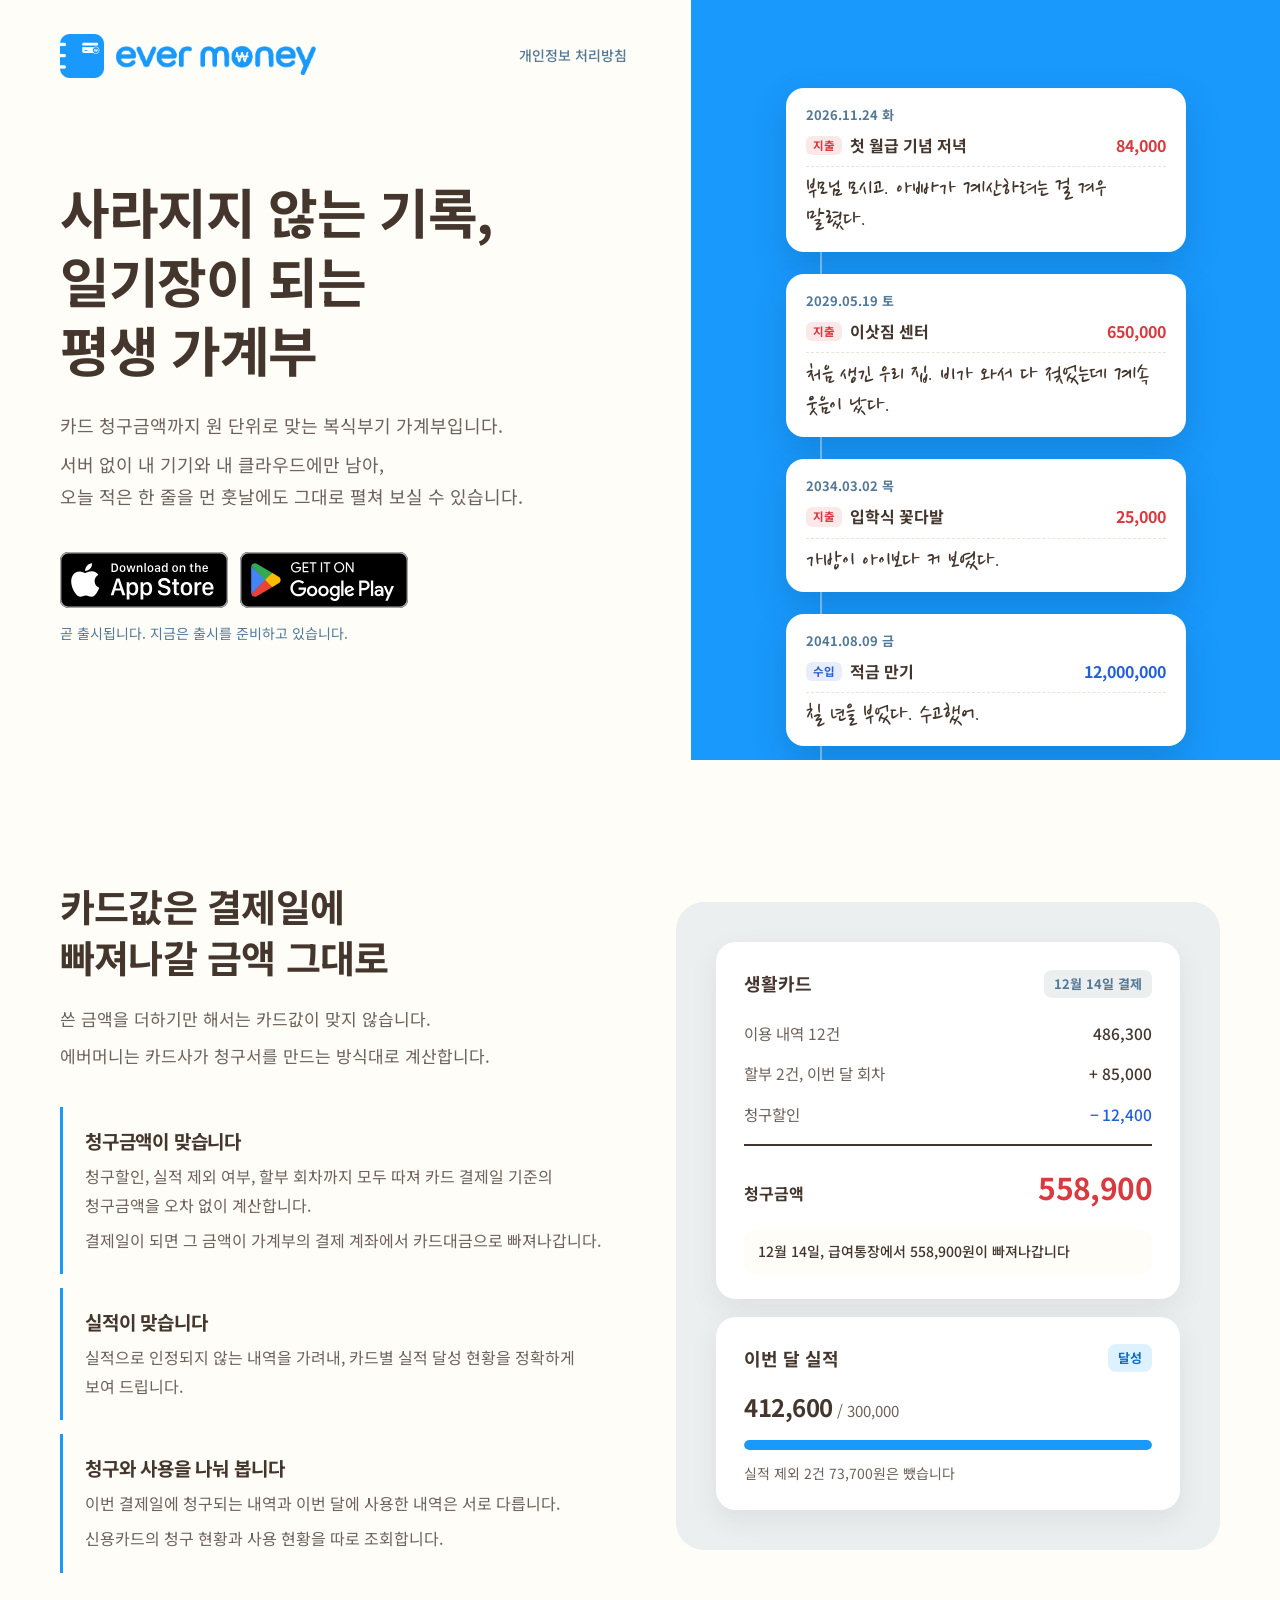
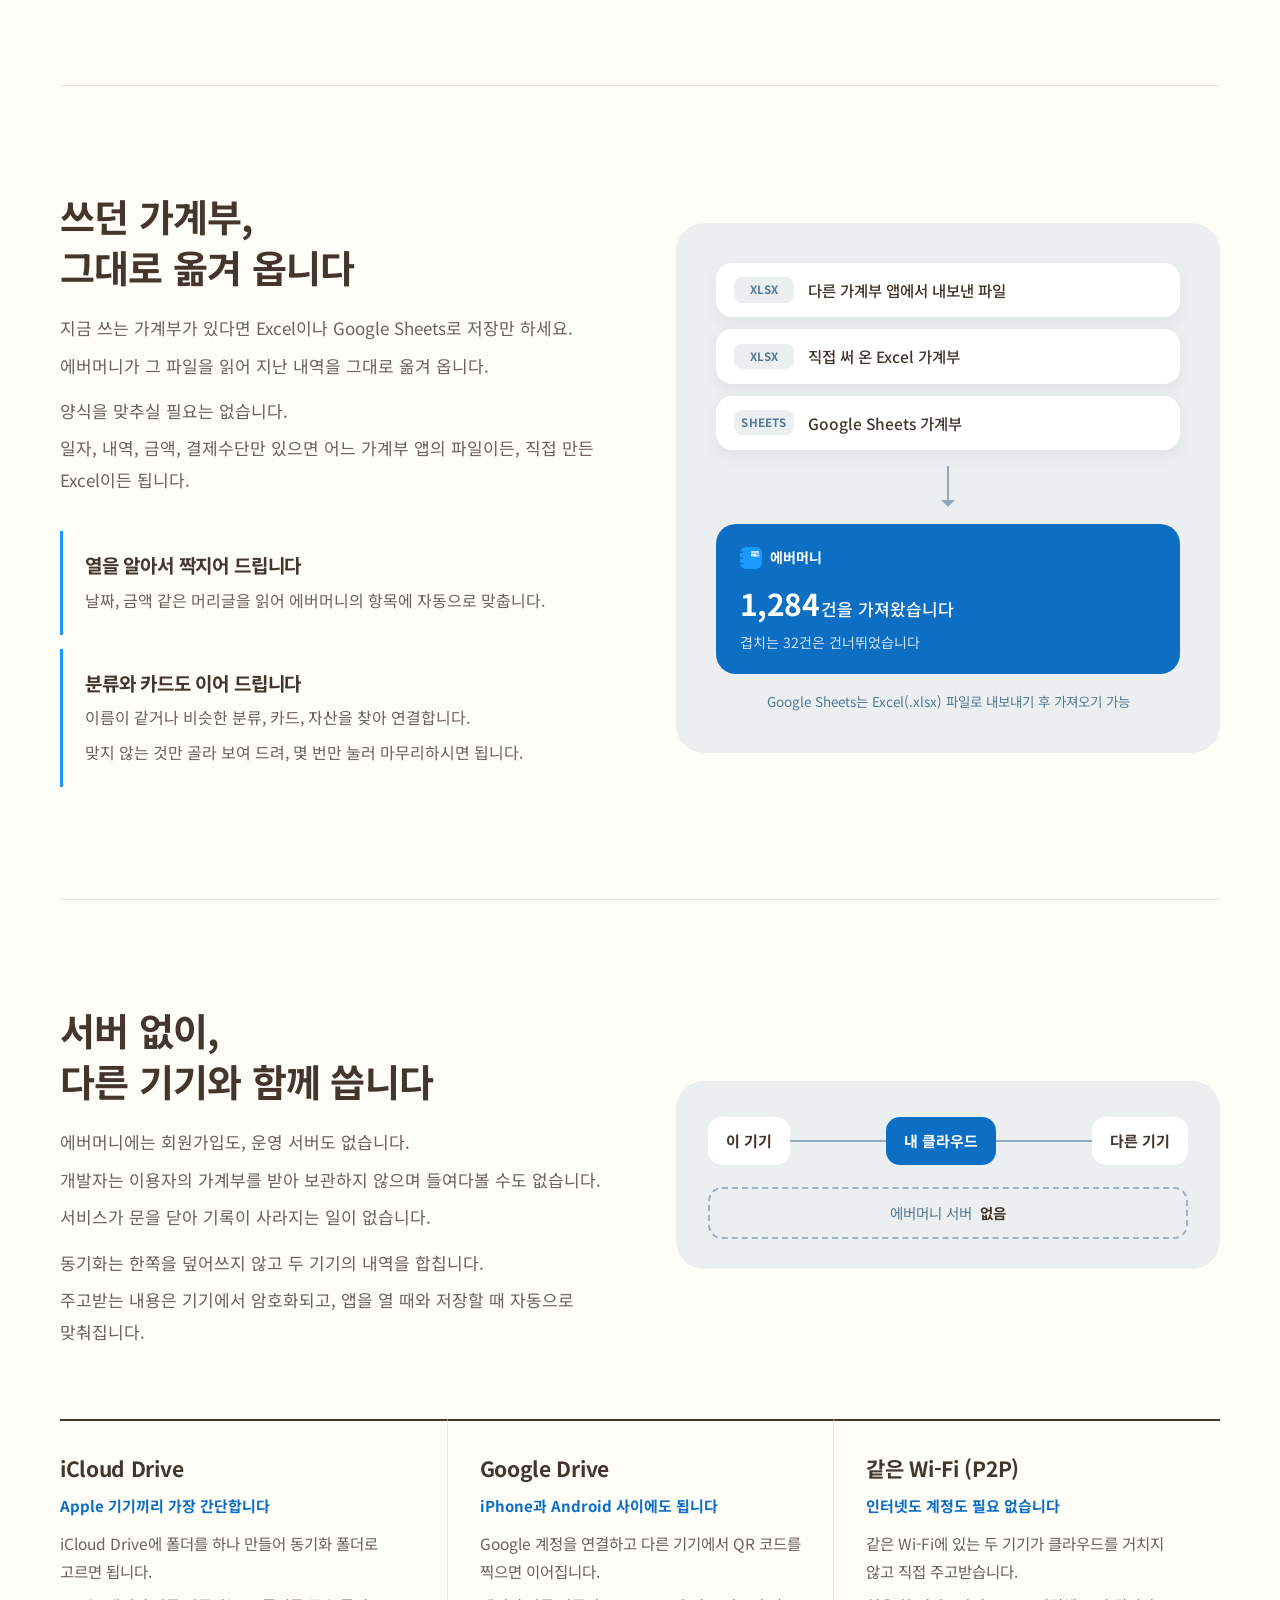
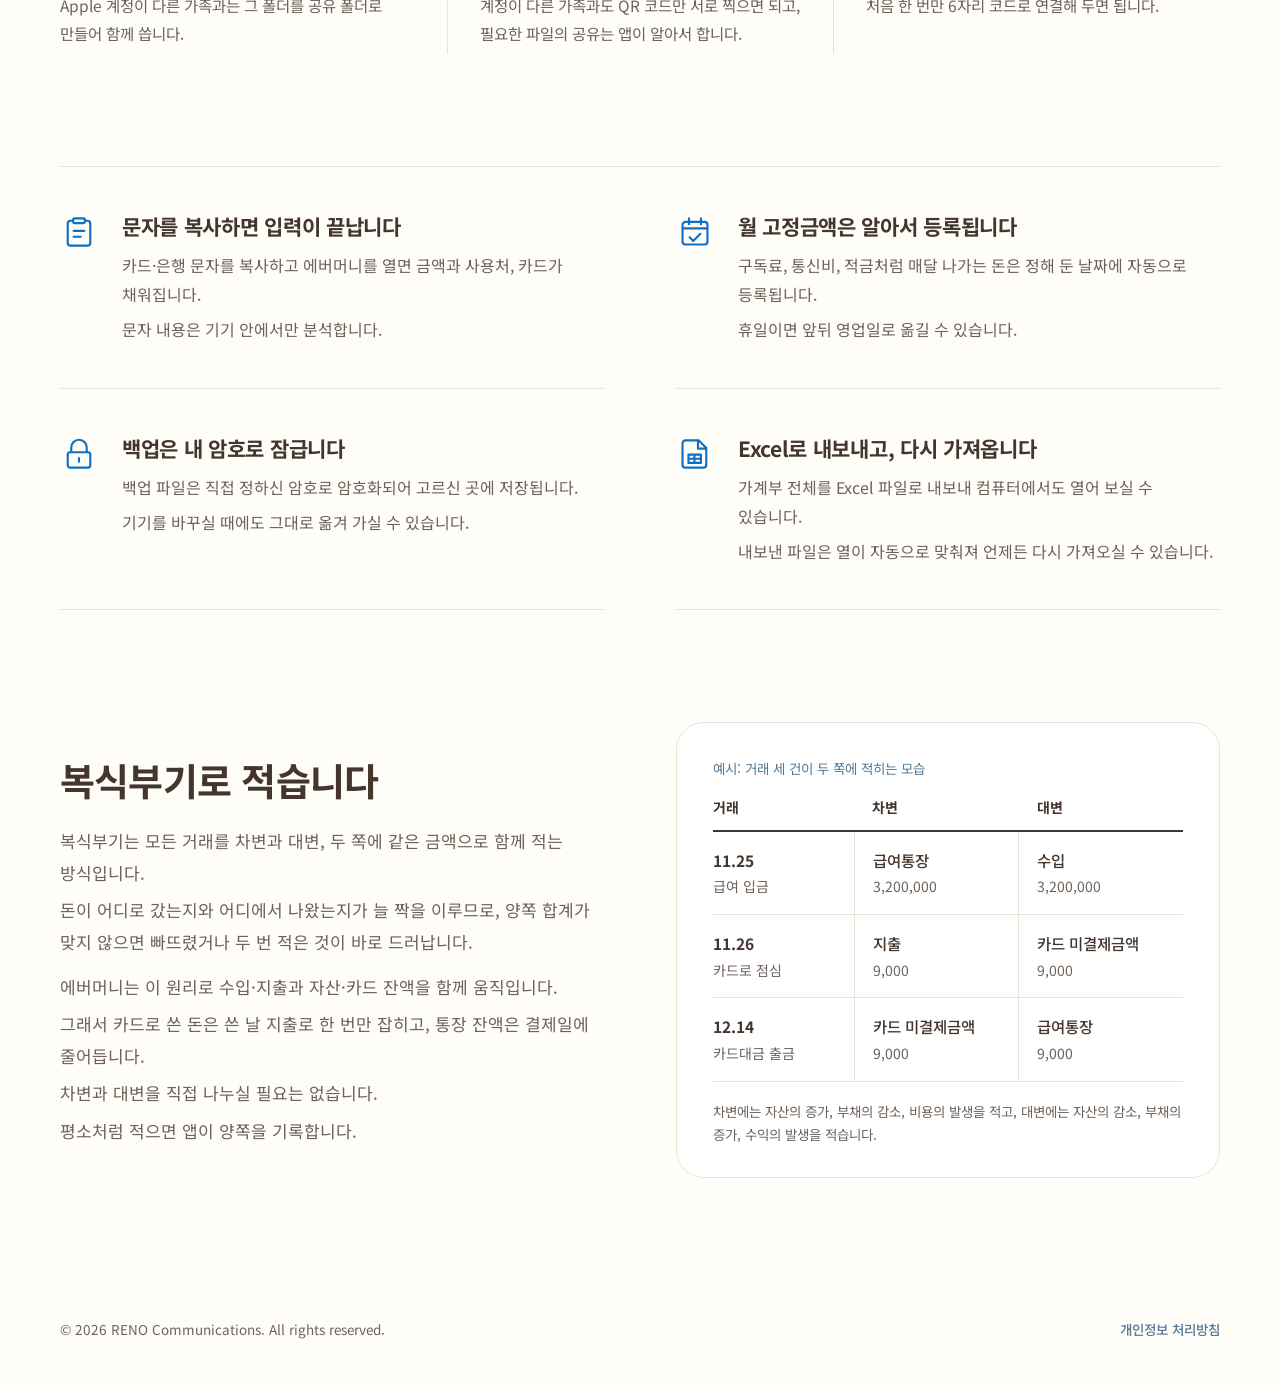
==== commit 8c2c9ffa: "Excel Import 기능 설명" ====
--- a/index.html
+++ b/index.html
@@ -116,6 +116,39 @@
     </div>
   </section>
 
+  <!-- 1-1. 쓰던 가계부 옮겨 오기 : Excel · Google Sheets로 저장하면 그대로 가져온다 -->
+  <section class="em_home_move">
+    <div class="em_home_move_text">
+      <h2 class="em_home_section_title">쓰던 가계부,<br>그대로 옮겨 옵니다</h2>
+      <p class="em_home_section_desc"><span class="em_home_sentence">지금 쓰는 가계부가 있다면 Excel이나 Google Sheets로 저장만 하세요.</span><span class="em_home_sentence">에버머니가 그 파일을 읽어 지난 내역을 그대로 옮겨 옵니다.</span></p>
+      <p class="em_home_section_desc"><span class="em_home_sentence">양식을 맞추실 필요는 없습니다.</span><span class="em_home_sentence">일자, 내역, 금액, 결제수단만 있으면 어느 가계부 앱의 파일이든, 직접 만든 Excel이든 됩니다.</span></p>
+      <dl class="em_home_point">
+        <div class="em_home_point_item">
+          <dt class="em_home_point_title">열을 알아서 짝지어 드립니다</dt>
+          <dd class="em_home_point_desc">날짜, 금액 같은 머리글을 읽어 에버머니의 항목에 자동으로 맞춥니다.</dd>
+        </div>
+        <div class="em_home_point_item">
+          <dt class="em_home_point_title">분류와 카드도 이어 드립니다</dt>
+          <dd class="em_home_point_desc"><span class="em_home_sentence">이름이 같거나 비슷한 분류, 카드, 자산을 찾아 연결합니다.</span><span class="em_home_sentence">맞지 않는 것만 골라 보여 드려, 몇 번만 눌러 마무리하시면 됩니다.</span></dd>
+        </div>
+      </dl>
+    </div>
+    <div class="em_home_move_box" role="img" aria-label="예시: 다른 가계부 앱에서 내보낸 파일, 직접 써 온 Excel 가계부, Google Sheets 가계부를 에버머니로 옮긴다. 1,284건을 가져왔고 겹치는 32건은 건너뛰었다.">
+      <ol class="em_home_move_files" aria-hidden="true">
+        <li class="em_home_move_file"><span class="em_home_move_ext">XLSX</span><span>다른 가계부 앱에서 내보낸 파일</span></li>
+        <li class="em_home_move_file"><span class="em_home_move_ext">XLSX</span><span>직접 써 온 Excel 가계부</span></li>
+        <li class="em_home_move_file"><span class="em_home_move_ext">SHEETS</span><span>Google Sheets 가계부</span></li>
+      </ol>
+      <p class="em_home_move_arrow" aria-hidden="true"></p>
+      <div class="em_home_move_result" aria-hidden="true">
+        <p class="em_home_move_result_head"><img src="image/em_home_logo_icon.png" alt="" width="22" height="22">에버머니</p>
+        <p class="em_home_move_result_num"><strong>1,284</strong>건을 가져왔습니다</p>
+        <p class="em_home_move_result_note">겹치는 32건은 건너뛰었습니다</p>
+      </div>
+      <p class="em_home_move_tip">Google Sheets는 Excel(.xlsx) 파일로 내보내기 후 가져오기 가능</p>
+    </div>
+  </section>
+
   <!-- 2. 서버 없음 + 동기화 -->
   <section class="em_home_server">
     <div class="em_home_server_text">
@@ -172,8 +205,8 @@
     </article>
     <article class="em_home_feature_item">
       <svg class="em_home_feature_icon" viewBox="0 0 32 32" aria-hidden="true"><path d="M8 4.5h11l6.500 6.500V25A2.5 2.5 0 0123 27.5H8A2.5 2.5 0 015.500 25V7A2.5 2.5 0 018 4.5zM18.500 4.500V11.500h7M10.500 16.500h10.500v7H10.500zM10.500 20h10.500M15.500 16.500v7" fill="none" stroke="currentColor" stroke-width="1.8" stroke-linecap="round" stroke-linejoin="round"/></svg>
-      <h3 class="em_home_feature_title">Excel 가계부 불러오기 <span class="em_home_feature_soon">준비 중</span></h3>
-      <p class="em_home_feature_desc"><span class="em_home_sentence">다른 가계부 앱에서 내보낸 파일이나 직접 써 오신 Excel 가계부를 불러올 수 있도록 준비하고 있습니다.</span><span class="em_home_sentence">내역·자산·카드의 열을 에버머니의 항목에 직접 짝지어 주는 방식이라, 어떤 양식의 Excel이든 옮겨 오실 수 있습니다.</span></p>
+      <h3 class="em_home_feature_title">Excel로 내보내고, 다시 가져옵니다</h3>
+      <p class="em_home_feature_desc"><span class="em_home_sentence">가계부 전체를 Excel 파일로 내보내 컴퓨터에서도 열어 보실 수 있습니다.</span><span class="em_home_sentence">내보낸 파일은 열이 자동으로 맞춰져 언제든 다시 가져오실 수 있습니다.</span></p>
     </article>
   </section>
 
--- a/css/em_home.css
+++ b/css/em_home.css
@@ -65,6 +65,22 @@
 .em_home_section_title { font-size: 38px; font-weight: 700; line-height: 1.35; letter-spacing: -0.02em; }
 .em_home_section_desc { max-width: 580px; margin-top: 20px; font-size: 17px; line-height: 1.85; color: var(--em_home_sub); }
 .em_home_section_desc + .em_home_section_desc { margin-top: 14px; }
+
+/* 1-1. 쓰던 가계부 옮겨 오기 (카드 다음) */
+.em_home_move { display: grid; grid-template-columns: minmax(0, 1fr) minmax(0, 1fr); align-items: center; gap: 72px; padding: 104px 0 112px; border-top: 1px solid var(--em_home_line); }
+.em_home_move_box { padding: 40px; border-radius: 28px; background: var(--em_home_mist); }
+.em_home_move_files { display: flex; flex-direction: column; gap: 12px; }
+.em_home_move_file { display: flex; align-items: center; gap: 14px; padding: 14px 18px; border-radius: 16px; background: var(--em_home_surface); box-shadow: 0 6px 18px rgba(68, 54, 45, 0.06); font-size: 15.5px; font-weight: 500; }
+.em_home_move_ext { flex: none; width: 60px; padding: 3px 0; border-radius: 8px; background: var(--em_home_mist); font-size: 11.5px; font-weight: 700; letter-spacing: 0.02em; color: var(--em_home_slate); text-align: center; }
+.em_home_move_arrow { position: relative; width: 2px; height: 34px; margin: 16px auto 24px; background: var(--em_home_slate); opacity: 0.6; }
+.em_home_move_arrow::after { content: ""; position: absolute; left: 50%; bottom: -7px; margin-left: -7px; border: 7px solid transparent; border-top-color: var(--em_home_slate); border-bottom: 0; }
+.em_home_move_result { padding: 22px 24px 20px; border-radius: 20px; background: var(--em_home_blue_deep); color: #FFFFFF; }
+.em_home_move_result_head { display: flex; align-items: center; gap: 8px; font-size: 14px; font-weight: 700; }
+.em_home_move_result_head img { width: 22px; height: 22px; border-radius: 6px; }
+.em_home_move_result_num { margin-top: 8px; font-size: 17px; font-weight: 500; }
+.em_home_move_result_num strong { margin-right: 2px; font-size: 30px; font-weight: 700; letter-spacing: -0.02em; }
+.em_home_move_result_note { margin-top: 2px; font-size: 14px; color: rgba(255, 255, 255, 0.8); }
+.em_home_move_tip { margin-top: 16px; font-size: 13.5px; color: var(--em_home_slate); text-align: center; }
 
 /* 1. 카드 */
 .em_home_card { display: grid; grid-template-columns: minmax(0, 1fr) minmax(0, 1fr); align-items: center; gap: 72px; padding: 120px 0 112px; }
@@ -126,7 +142,6 @@
 .em_home_feature_item { padding: 44px 0 44px 62px; position: relative; border-bottom: 1px solid var(--em_home_line); }
 .em_home_feature_icon { position: absolute; top: 46px; left: 0; width: 38px; height: 38px; color: var(--em_home_blue_deep); }
 .em_home_feature_title { font-size: 21px; font-weight: 700; line-height: 1.45; letter-spacing: -0.015em; }
-.em_home_feature_soon { display: inline-block; margin-left: 6px; padding: 2px 9px; border-radius: 8px; background: var(--em_home_mist); font-size: 12.5px; font-weight: 700; letter-spacing: 0; color: var(--em_home_slate); vertical-align: 3px; }
 .em_home_feature_desc { max-width: 480px; margin-top: 10px; font-size: 16px; line-height: 1.8; color: var(--em_home_sub); }
 
 /* 바닥 */
@@ -143,7 +158,7 @@
 @media (prefers-reduced-motion: reduce) { .em_home_diary_item { animation: none; } .em_home_store_btn, .em_home_toast { transition: none; } }
 
 /* 좁은 PC · 태블릿 가로 */
-@media (max-width: 1100px) { .em_home_title { font-size: 44px; } .em_home_hero_text { padding-right: 40px; } .em_home_diary_list { width: 340px; margin-left: -170px; } .em_home_section_title { font-size: 32px; } .em_home_card, .em_home_double, .em_home_server { gap: 40px; } .em_home_feature { column-gap: 40px; } .em_home_bill { padding: 24px; } .em_home_book { padding: 26px 24px 24px; } .em_home_flow { padding: 28px 20px 24px; } .em_home_flow_node { padding: 10px 13px; font-size: 14px; } .em_home_sync_item { padding-right: 20px; } .em_home_sync_item + .em_home_sync_item { padding-left: 20px; } }
+@media (max-width: 1100px) { .em_home_title { font-size: 44px; } .em_home_hero_text { padding-right: 40px; } .em_home_diary_list { width: 340px; margin-left: -170px; } .em_home_section_title { font-size: 32px; } .em_home_card, .em_home_double, .em_home_server, .em_home_move { gap: 40px; } .em_home_move_box { padding: 24px; } .em_home_feature { column-gap: 40px; } .em_home_bill { padding: 24px; } .em_home_book { padding: 26px 24px 24px; } .em_home_flow { padding: 28px 20px 24px; } .em_home_flow_node { padding: 10px 13px; font-size: 14px; } .em_home_sync_item { padding-right: 20px; } .em_home_sync_item + .em_home_sync_item { padding-left: 20px; } }
 
 /* 모바일 : 360px 기준 vw */
 @media (max-width: 720px) {
@@ -176,6 +191,20 @@
   .em_home_section_title { font-size: 7.222vw; }
   .em_home_section_desc { max-width: none; margin-top: 4.444vw; font-size: 4.167vw; line-height: 1.8; }
   .em_home_section_desc + .em_home_section_desc { margin-top: 3.333vw; }
+  .em_home_move { display: block; padding: 16.667vw 0; }
+  .em_home_move_box { margin-top: 10vw; padding: 4.444vw; border-radius: 6.111vw; }
+  .em_home_move_files { gap: 2.778vw; }
+  .em_home_move_file { gap: 3.333vw; padding: 3.333vw 3.889vw; border-radius: 3.889vw; box-shadow: 0 1.667vw 5vw rgba(68, 54, 45, 0.06); font-size: 3.889vw; }
+  .em_home_move_ext { width: 15vw; padding: 0.833vw 0; border-radius: 2.222vw; font-size: 2.917vw; }
+  .em_home_move_arrow { width: 0.556vw; height: 8.333vw; margin: 3.889vw auto 5.556vw; }
+  .em_home_move_arrow::after { bottom: -1.944vw; margin-left: -1.944vw; border-width: 1.944vw; border-bottom-width: 0; }
+  .em_home_move_result { padding: 5vw 5.556vw 4.722vw; border-radius: 4.444vw; }
+  .em_home_move_result_head { gap: 2.222vw; font-size: 3.611vw; }
+  .em_home_move_result_head img { width: 6.111vw; height: 6.111vw; border-radius: 1.667vw; }
+  .em_home_move_result_num { margin-top: 2.222vw; font-size: 4.444vw; }
+  .em_home_move_result_num strong { font-size: 7.5vw; }
+  .em_home_move_result_note { margin-top: 0.556vw; font-size: 3.611vw; }
+  .em_home_move_tip { margin-top: 3.889vw; font-size: 3.333vw; }
   .em_home_card { display: block; padding: 17.778vw 0 16.667vw; }
   .em_home_point { margin-top: 7.778vw; }
   .em_home_point_item { padding: 3.889vw 0 3.889vw 4.444vw; border-left-width: 0.833vw; }
@@ -224,7 +253,6 @@
   .em_home_feature_item { padding: 8.889vw 0 8.889vw 13.889vw; }
   .em_home_feature_icon { top: 9.444vw; width: 9.444vw; height: 9.444vw; }
   .em_home_feature_title { font-size: 5vw; }
-  .em_home_feature_soon { margin-left: 1.111vw; padding: 0.556vw 2.222vw; border-radius: 2.222vw; font-size: 3.194vw; vertical-align: 0.833vw; }
   .em_home_feature_desc { max-width: none; margin-top: 2.222vw; font-size: 4.028vw; line-height: 1.75; }
   .em_home_footer { flex-direction: column; align-items: flex-start; gap: 2.222vw; padding: 6.667vw 5.556vw 11.111vw; font-size: 3.333vw; }
   .em_home_toast { bottom: 6.667vw; max-width: 88.889vw; width: max-content; padding: 3.333vw 5vw; border-radius: 3.889vw; font-size: 3.889vw; }
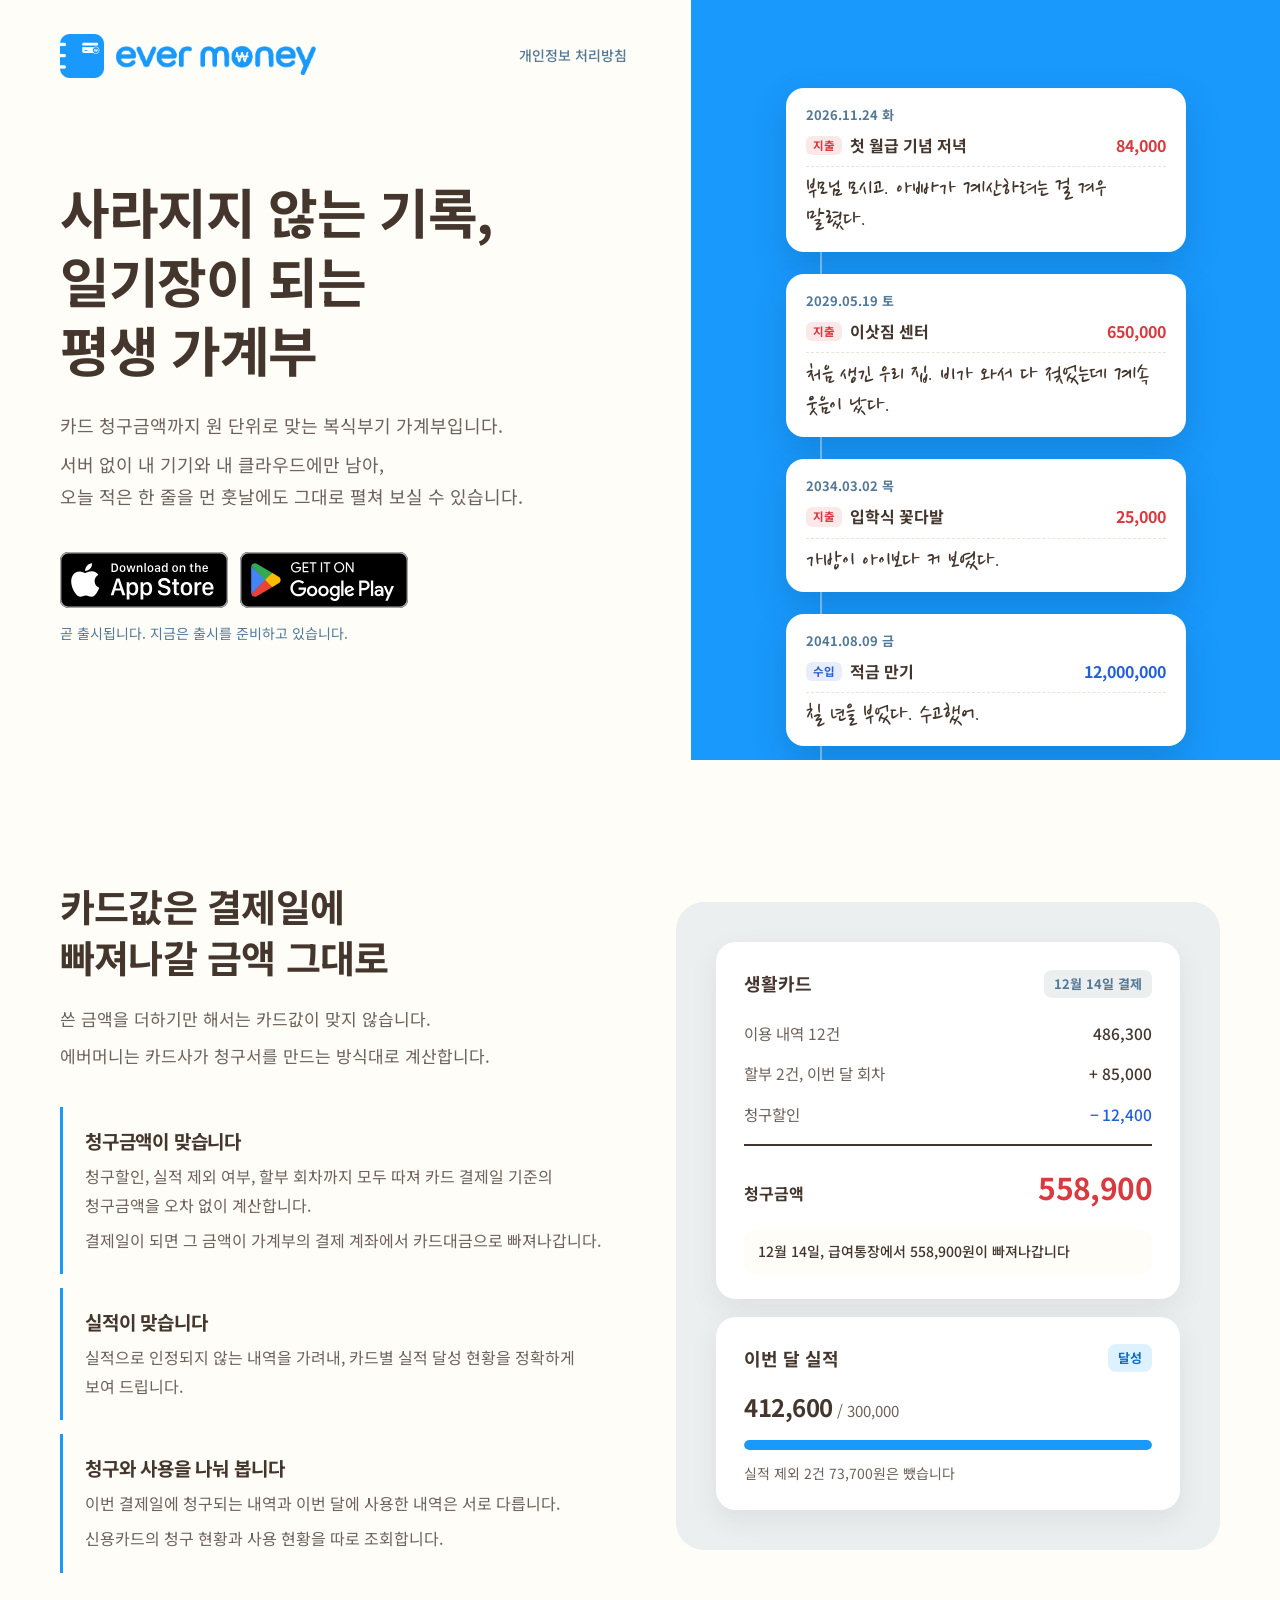
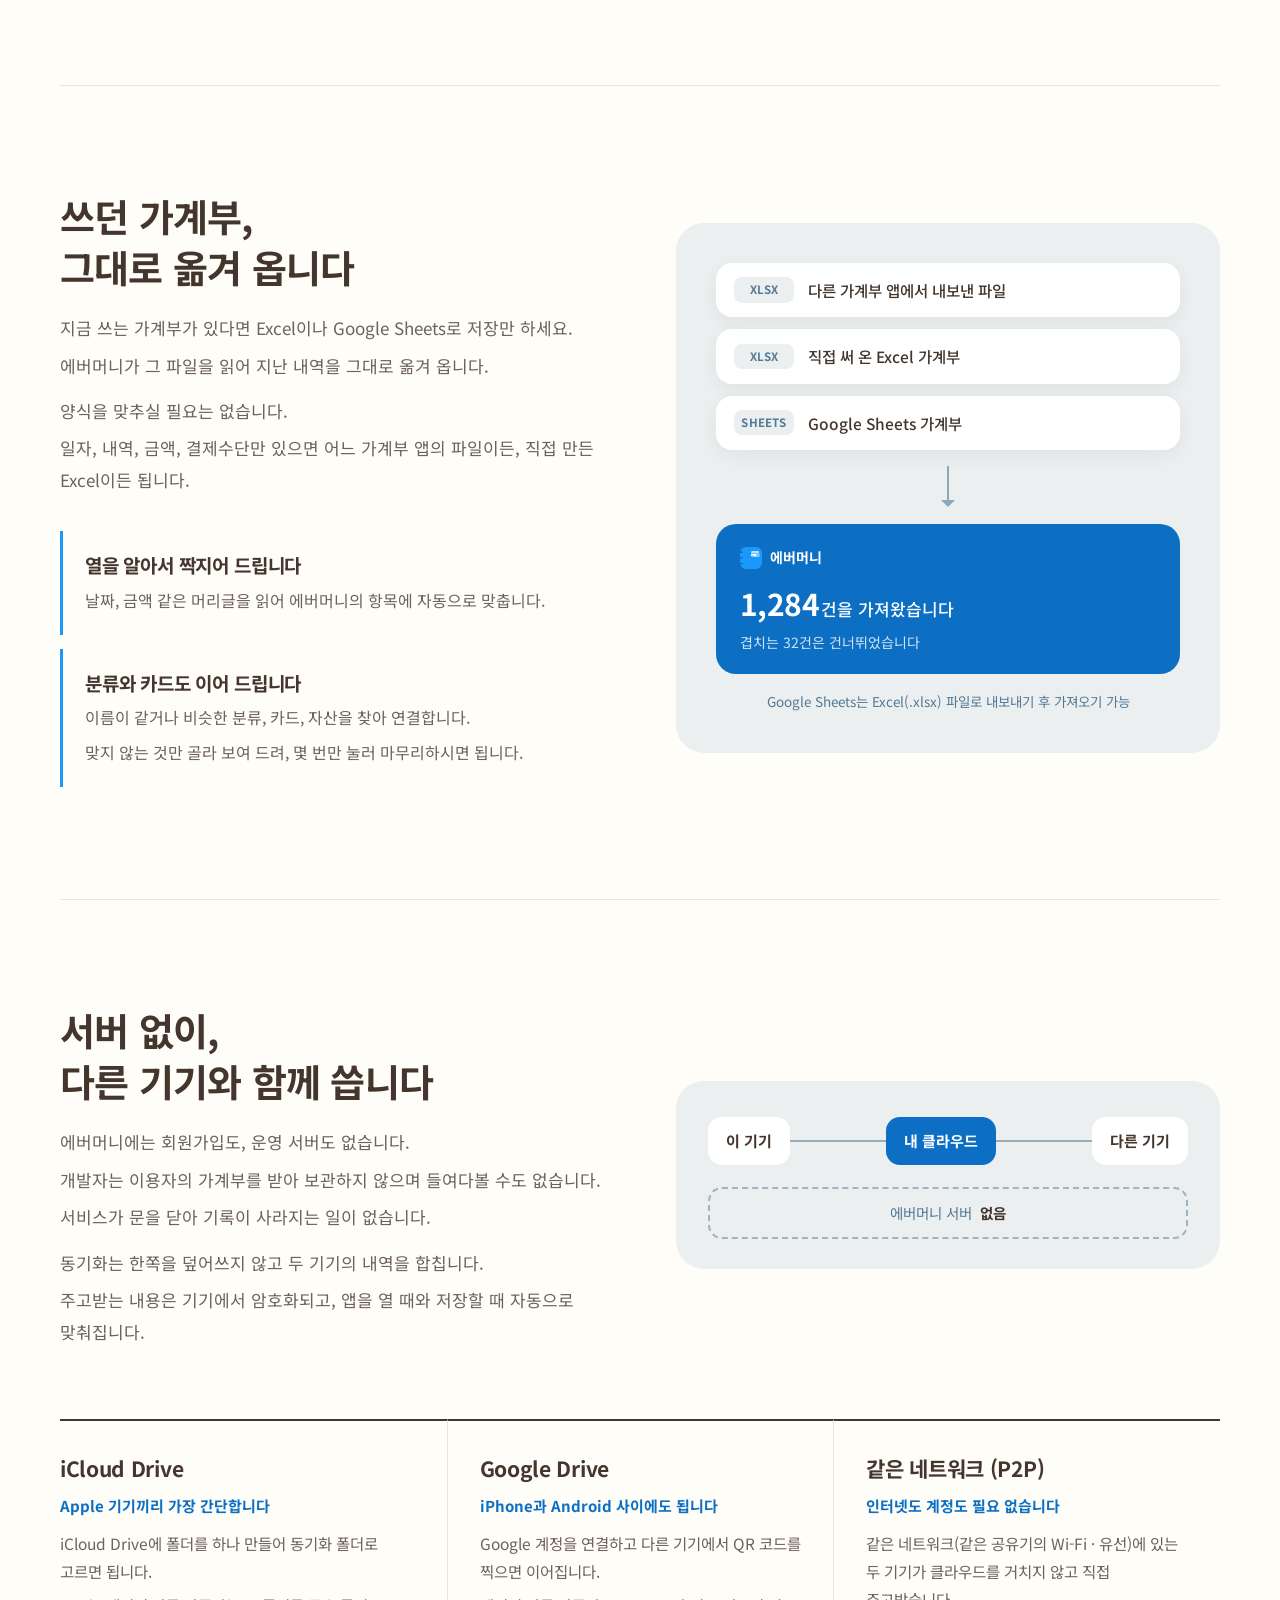
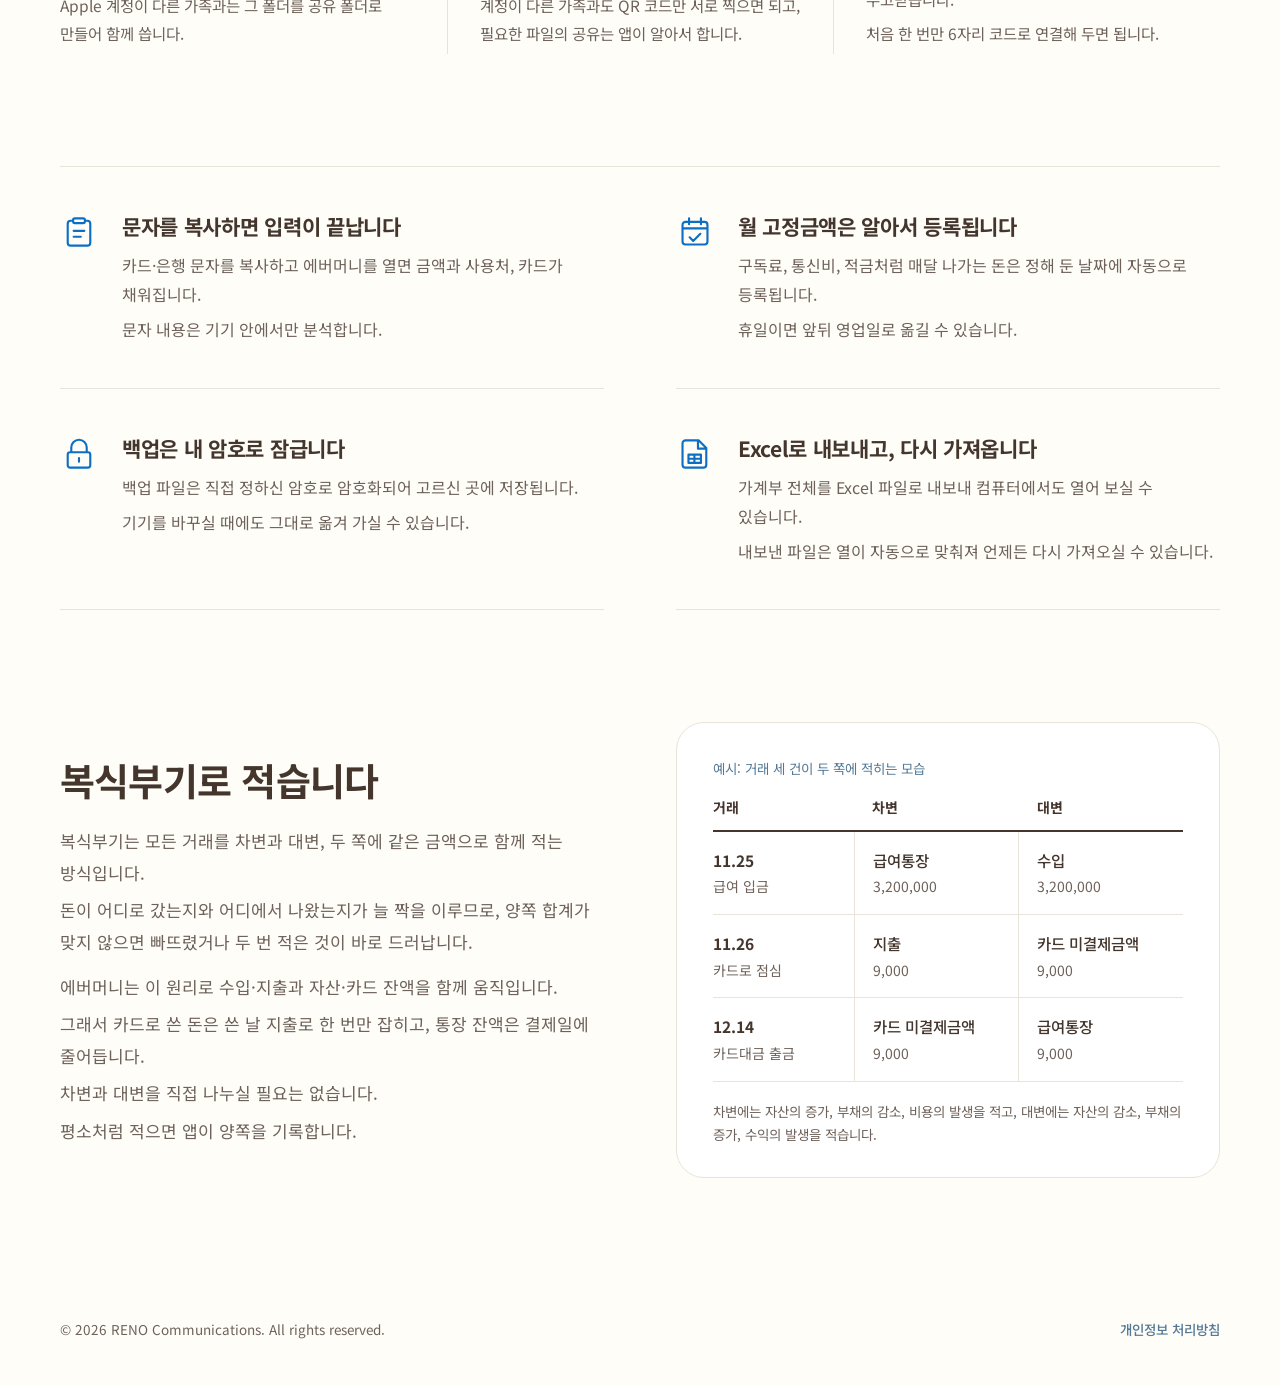
==== commit 1b976b0b: "동일 Wi-Fi문구 변경" ====
--- a/index.html
+++ b/index.html
@@ -180,9 +180,9 @@
       <p class="em_home_sync_desc"><span class="em_home_sentence">Google 계정을 연결하고 다른 기기에서 QR 코드를 찍으면 이어집니다.</span><span class="em_home_sentence">계정이 다른 가족과도 QR 코드만 서로 찍으면 되고, 필요한 파일의 공유는 앱이 알아서 합니다.</span></p>
     </article>
     <article class="em_home_sync_item">
-      <h3 class="em_home_sync_title">같은 Wi-Fi (P2P)</h3>
+      <h3 class="em_home_sync_title">같은 네트워크 (P2P)</h3>
       <p class="em_home_sync_good">인터넷도 계정도 필요 없습니다</p>
-      <p class="em_home_sync_desc"><span class="em_home_sentence">같은 Wi-Fi에 있는 두 기기가 클라우드를 거치지 않고 직접 주고받습니다.</span><span class="em_home_sentence">처음 한 번만 6자리 코드로 연결해 두면 됩니다.</span></p>
+      <p class="em_home_sync_desc"><span class="em_home_sentence">같은 네트워크(같은 공유기의 Wi-Fi · 유선)에 있는 두 기기가 클라우드를 거치지 않고 직접 주고받습니다.</span><span class="em_home_sentence">처음 한 번만 6자리 코드로 연결해 두면 됩니다.</span></p>
     </article>
   </section>
 
